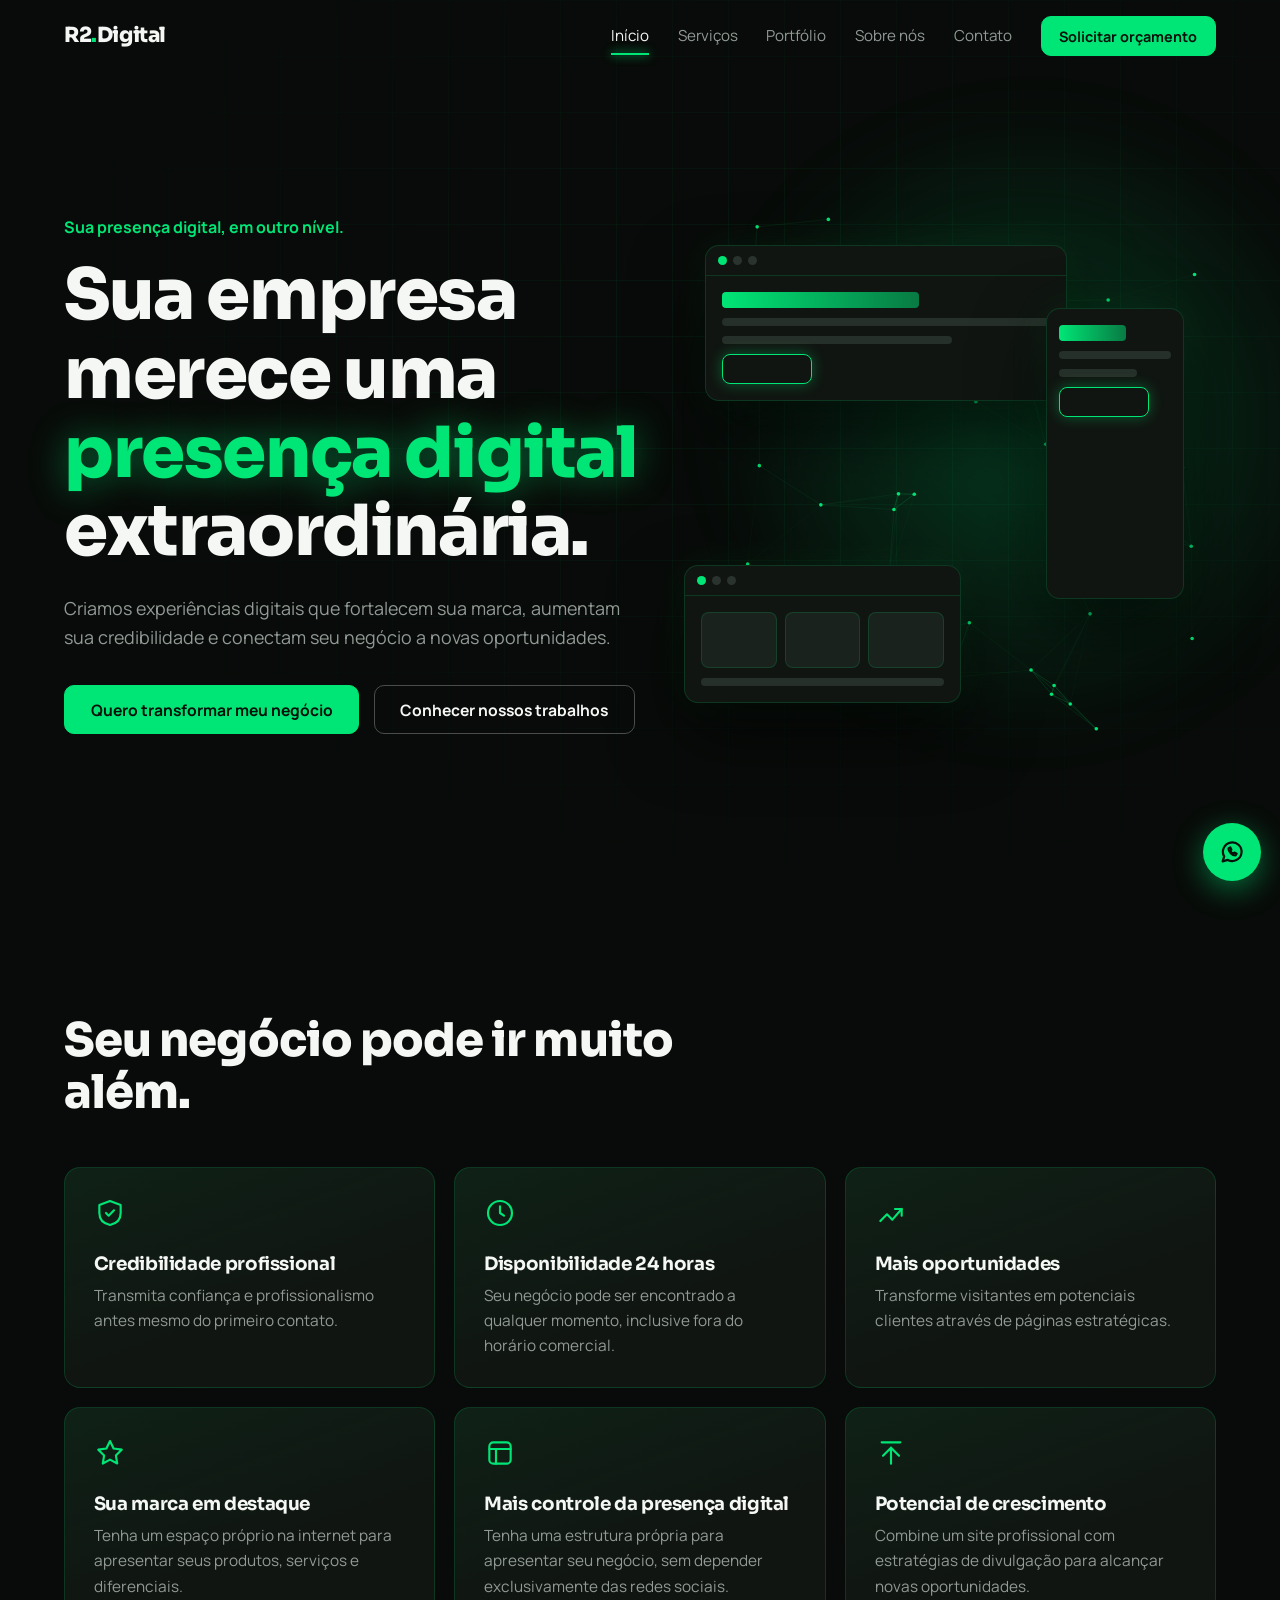
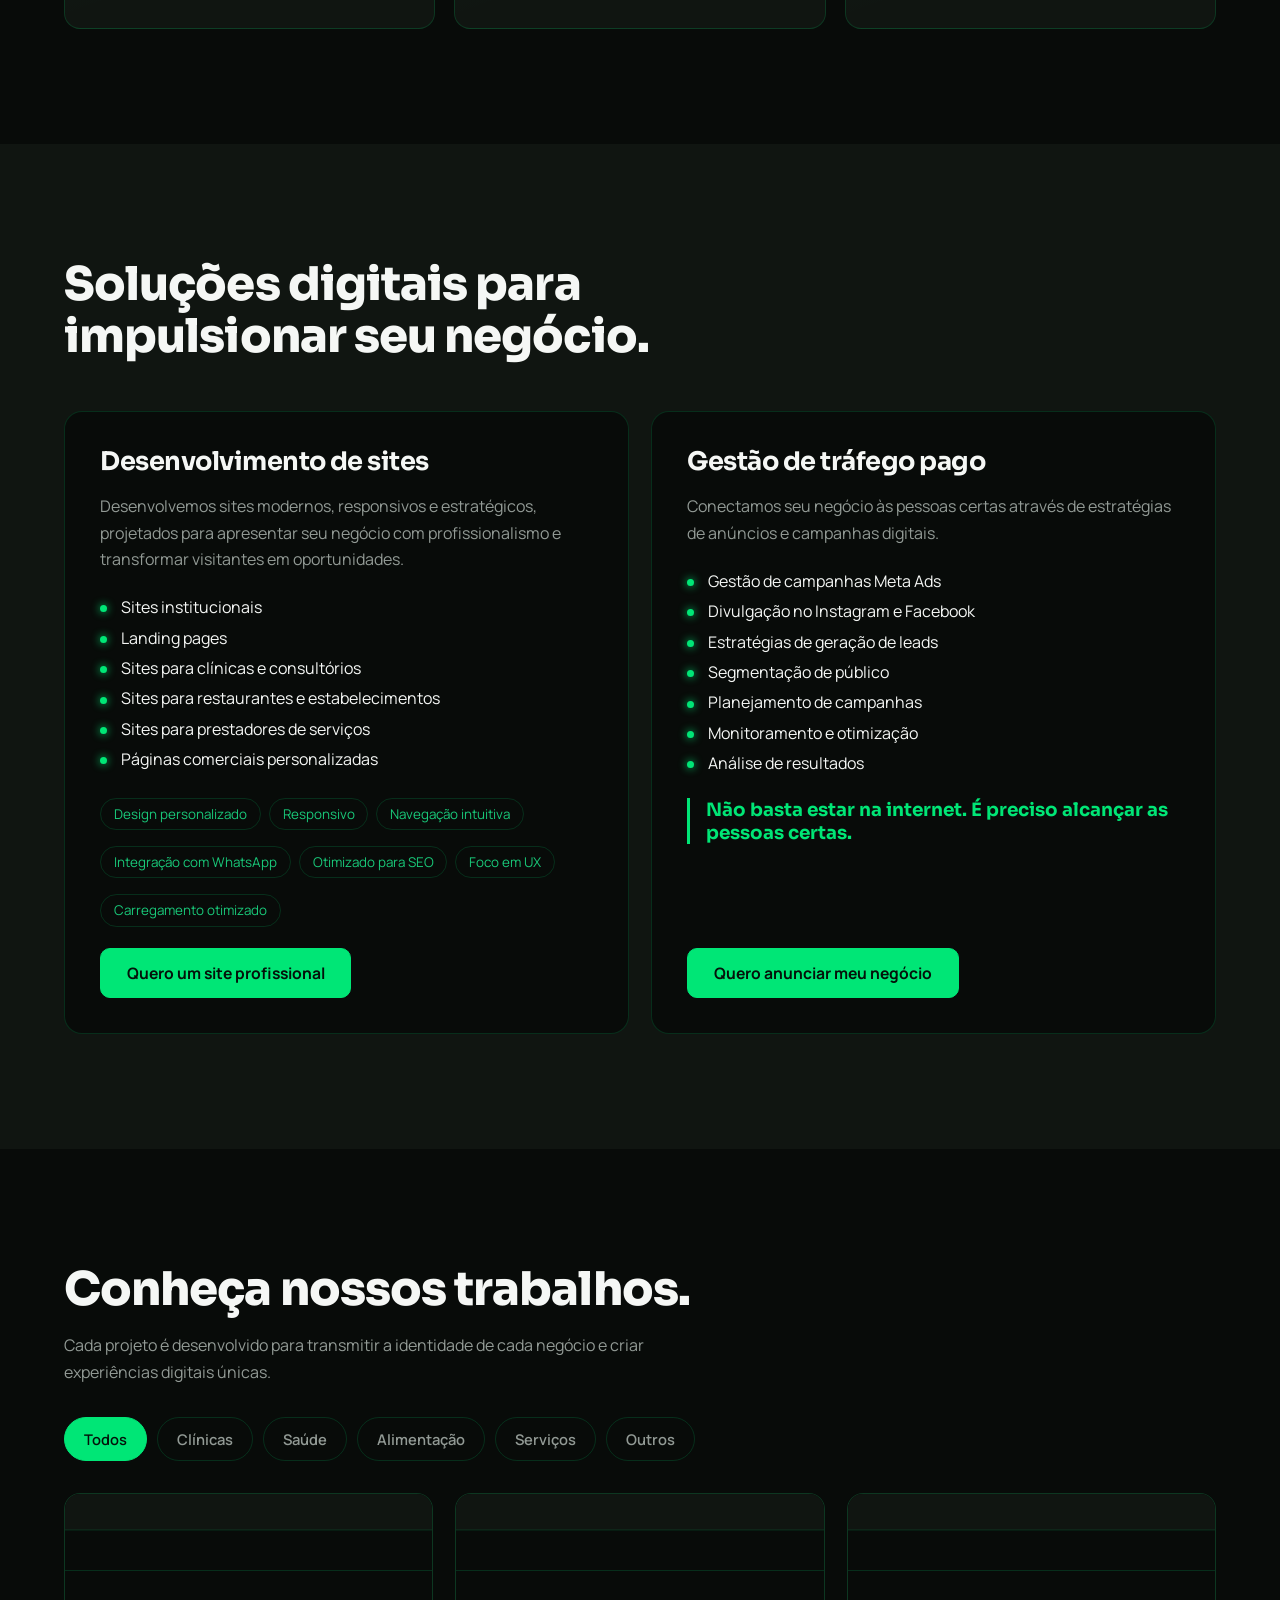
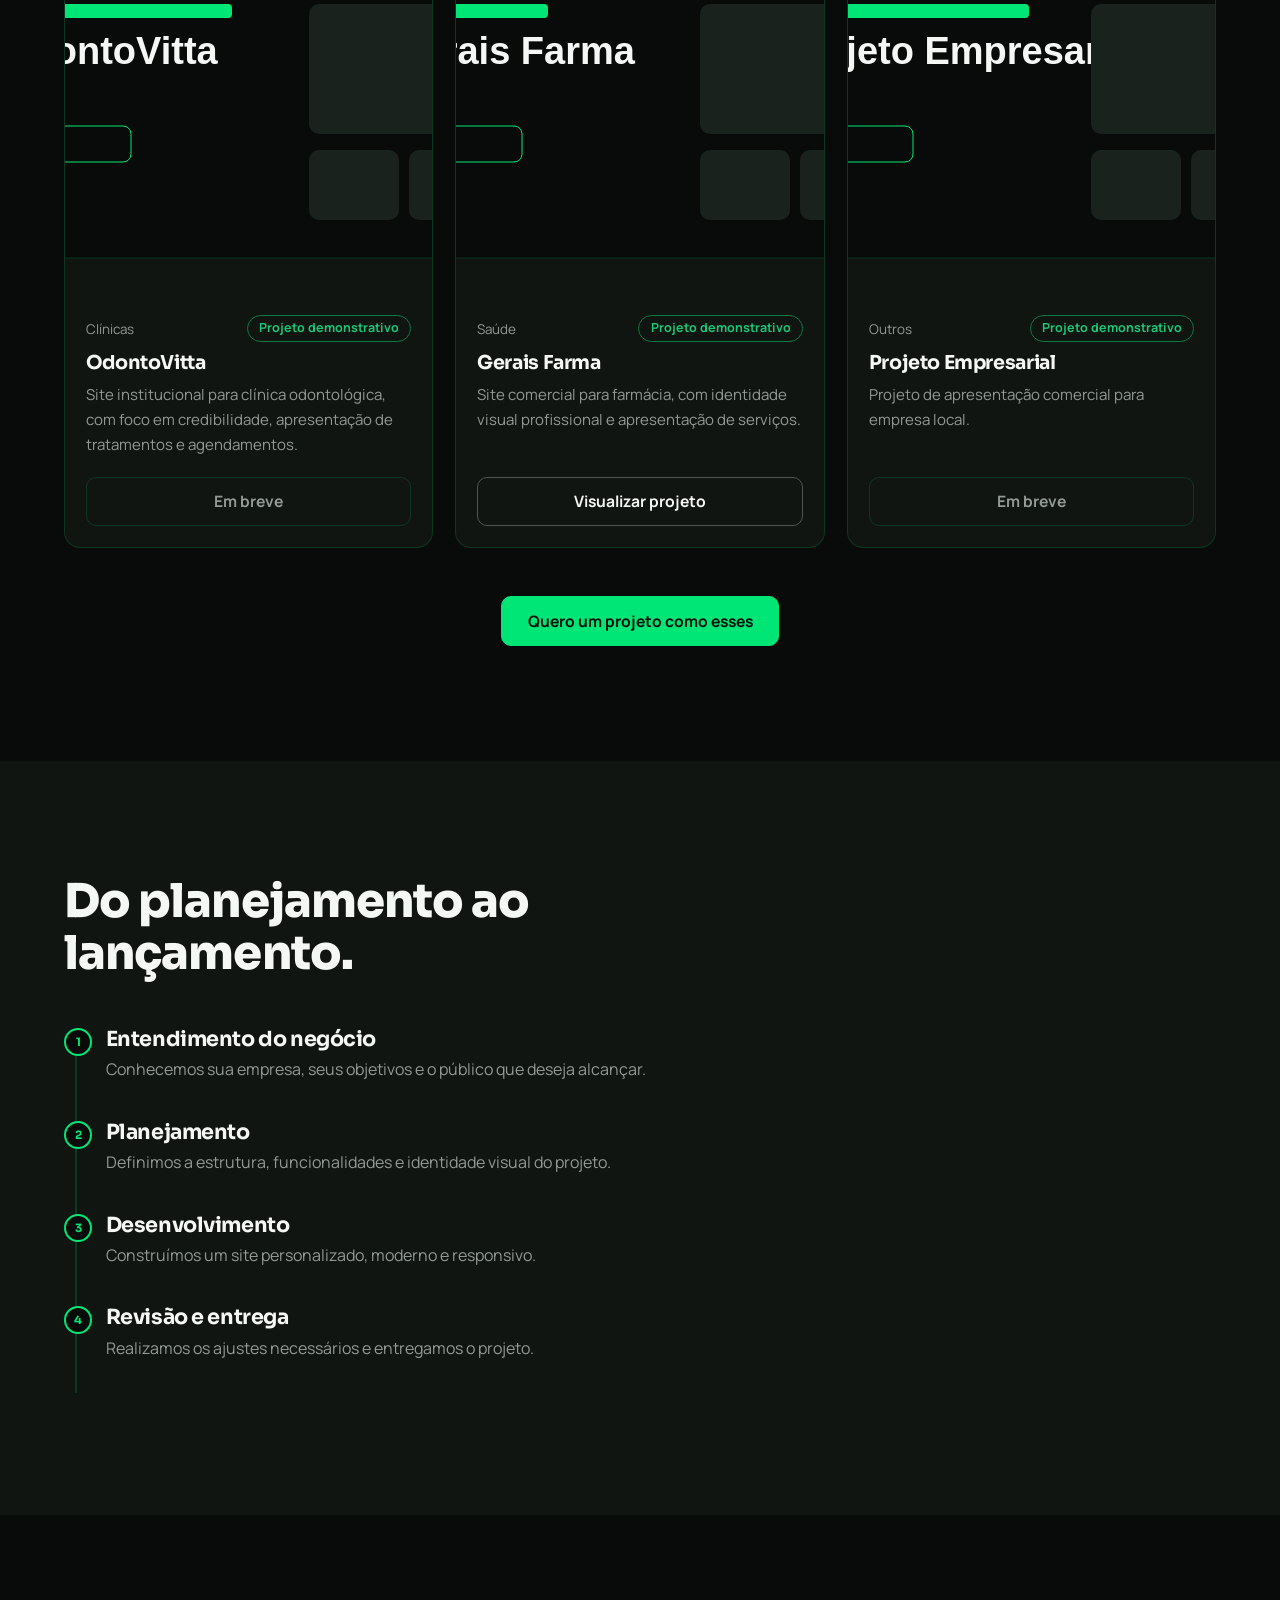
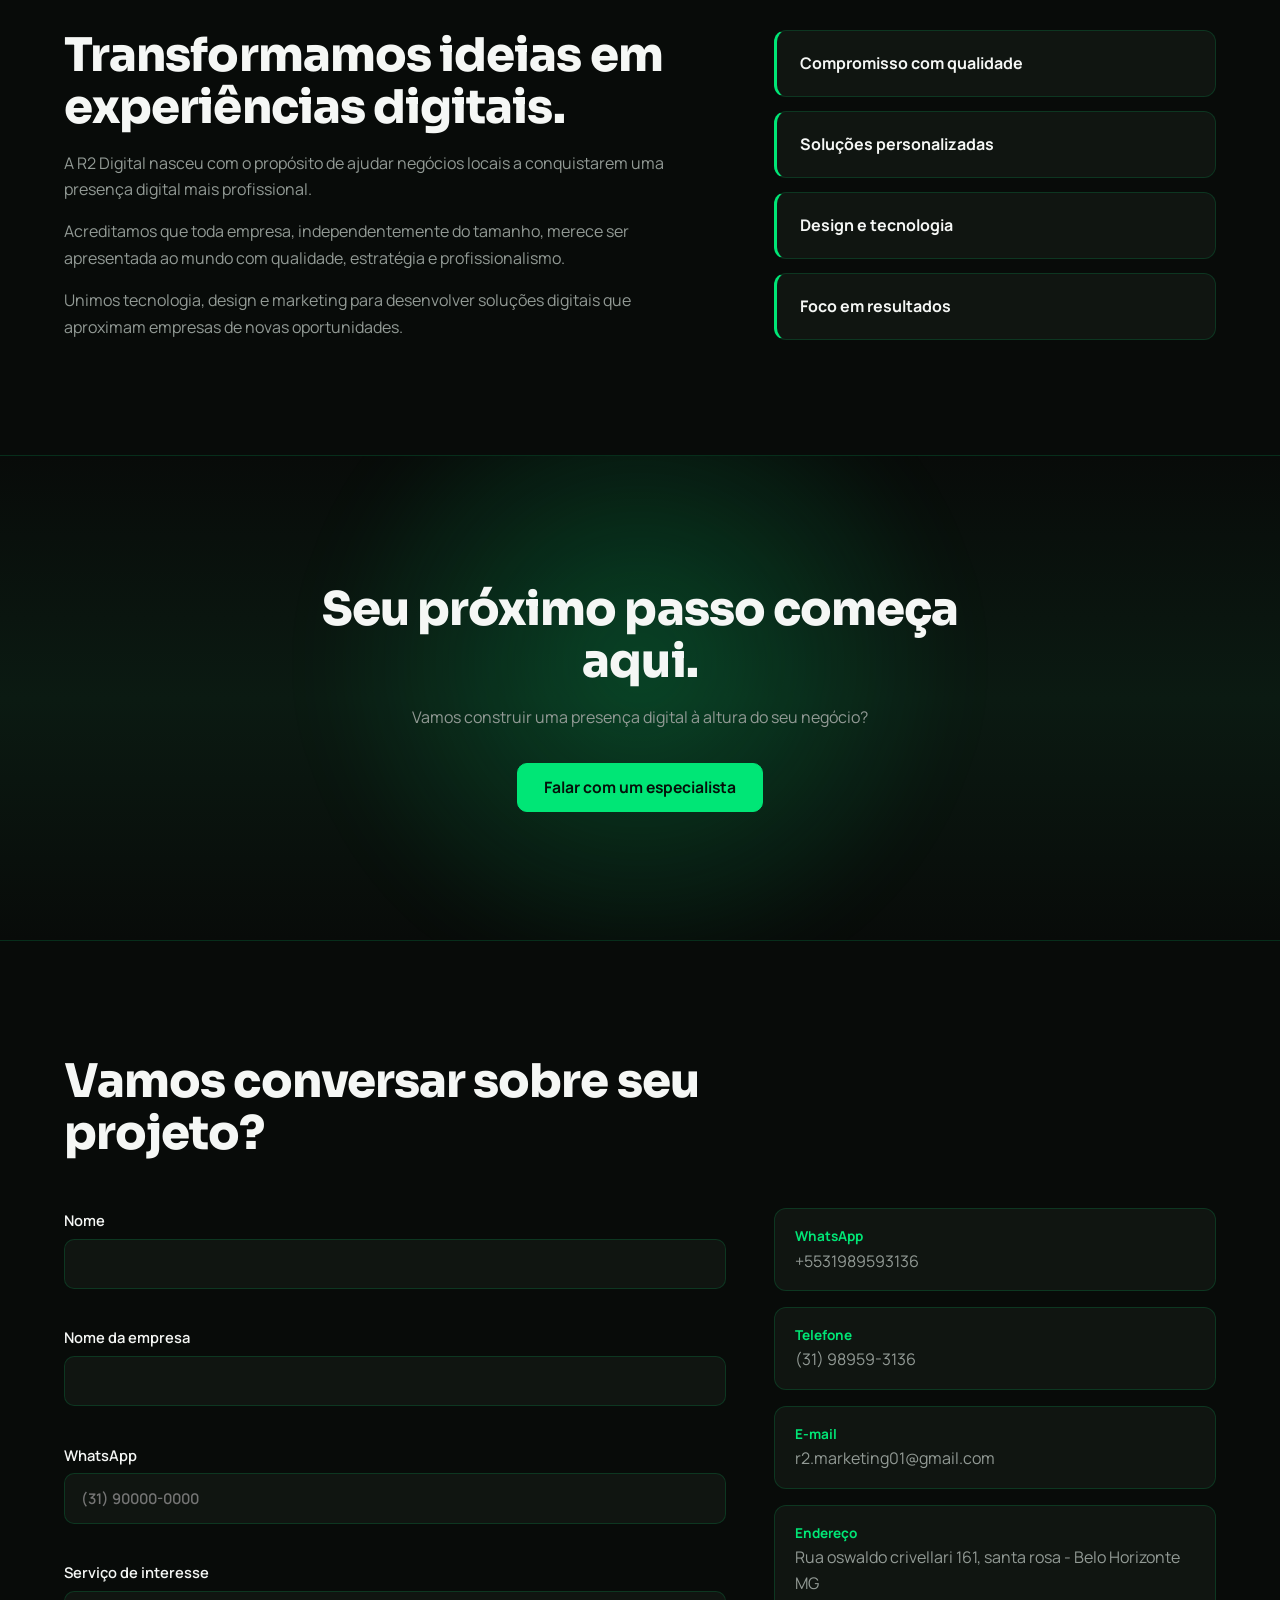
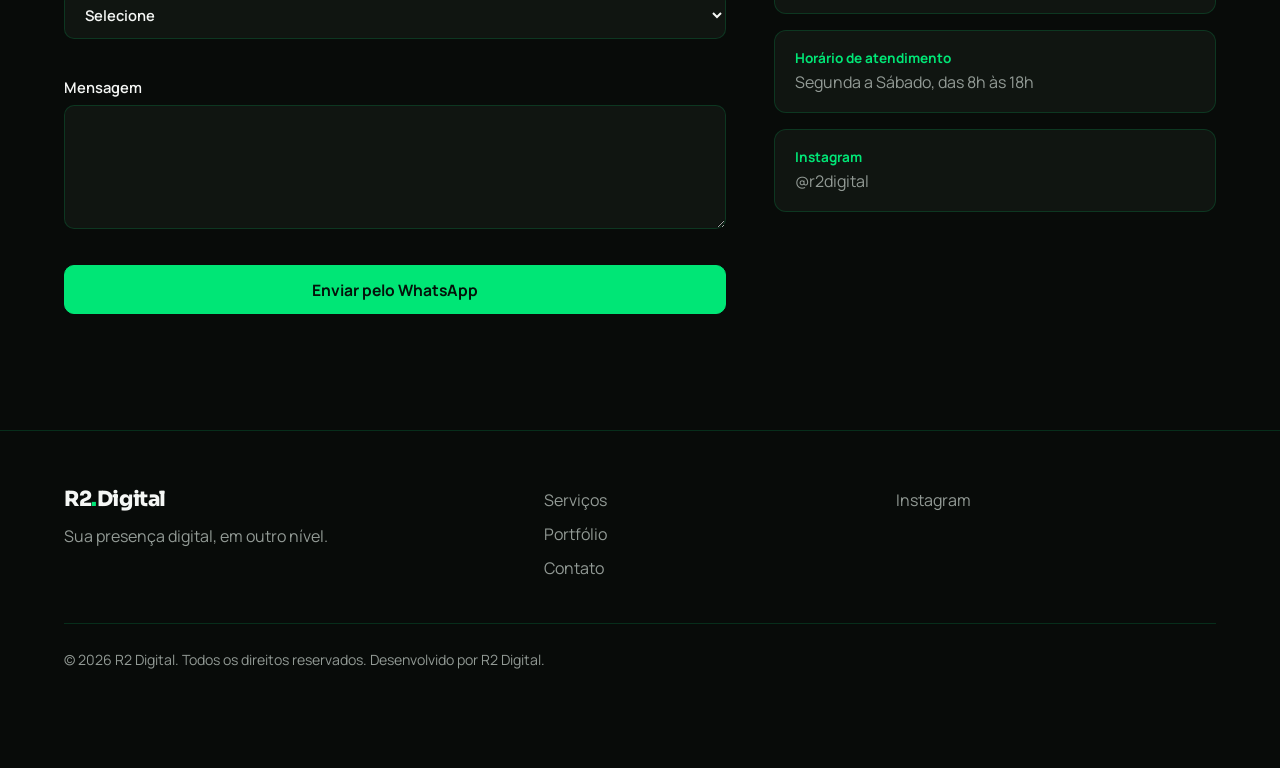
==== index.html @ 93fe89d4 "Primeiro commit: site R2 Digital" ====
<!DOCTYPE html>
<html lang="pt-BR">
<head>
<meta charset="UTF-8">
<meta name="viewport" content="width=device-width, initial-scale=1">
<title>R2 Digital | Sites profissionais e gestão de tráfego pago</title>
<meta name="description" content="A R2 Digital cria sites profissionais e gerencia tráfego pago para negócios locais. Sua presença digital, em outro nível.">
<meta name="theme-color" content="#080B09">
<meta property="og:type" content="website">
<meta property="og:title" content="R2 Digital | Sua presença digital, em outro nível.">
<meta property="og:description" content="Sites profissionais, landing pages e gestão de tráfego pago para negócios locais.">
<link rel="icon" href="assets/favicon/favicon.svg" type="image/svg+xml">
<link rel="preconnect" href="https://fonts.googleapis.com">
<link rel="preconnect" href="https://fonts.gstatic.com" crossorigin>
<link href="https://fonts.googleapis.com/css2?family=Sora:wght@400;600;800&family=Manrope:wght@400;500;700&display=swap" rel="stylesheet">
<link rel="stylesheet" href="css/style.css">
</head>
<body>
<div class="progress" id="progress"></div>
<header class="header" id="header">
  <a href="#inicio" class="logo" aria-label="R2 Digital">R2<span>.</span>Digital</a>
  <button class="burger" id="burger" aria-label="Abrir menu" aria-expanded="false"><i></i><i></i></button>
  <nav class="nav" id="nav" aria-label="Principal">
    <a href="#inicio">Início</a><a href="#servicos">Serviços</a><a href="#portfolio">Portfólio</a><a href="#sobre">Sobre nós</a><a href="#contato">Contato</a>
    <button class="btn btn-sm" data-wa="header">Solicitar orçamento</button>
  </nav>
</header>
<main>
<section class="hero" id="inicio">
  <div class="grid-bg"></div><div class="glow"></div>
  <div class="hero-text">
    <p class="kicker">Sua presença digital, em outro nível.</p>
    <h1>Sua empresa merece uma <em>presença digital</em> extraordinária.</h1>
    <p class="lead">Criamos experiências digitais que fortalecem sua marca, aumentam sua credibilidade e conectam seu negócio a novas oportunidades.</p>
    <div class="actions"><button class="btn" data-wa="hero">Quero transformar meu negócio</button><a class="btn btn-ghost" href="#portfolio">Conhecer nossos trabalhos</a></div>
  </div>
  <div class="hero-art" id="art" aria-hidden="true">
    <div class="win w1" data-d="14"><div class="bar"><i></i><i></i><i></i></div><div class="body"><b></b><span></span><span class="s"></span><div class="chip"></div></div></div>
    <div class="win w2" data-d="-22"><div class="bar"><i></i><i></i><i></i></div><div class="body"><div class="cols"><u></u><u></u><u></u></div><span></span></div></div>
    <div class="phone" data-d="30"><b></b><span></span><span class="s"></span><div class="chip"></div></div>
    <canvas id="net"></canvas>
  </div>
</section>

<section class="sec" id="beneficios">
  <h2 class="rv">Seu negócio pode ir muito além.</h2>
  <div class="cards">
    <article class="card rv"><svg viewBox="0 0 24 24"><path d="M12 3l8 3v6c0 5-3.5 8-8 9-4.5-1-8-4-8-9V6z"/><path d="M9 12l2 2 4-4"/></svg><h3>Credibilidade profissional</h3><p>Transmita confiança e profissionalismo antes mesmo do primeiro contato.</p></article>
    <article class="card rv"><svg viewBox="0 0 24 24"><circle cx="12" cy="12" r="9"/><path d="M12 7v5l3 2"/></svg><h3>Disponibilidade 24 horas</h3><p>Seu negócio pode ser encontrado a qualquer momento, inclusive fora do horário comercial.</p></article>
    <article class="card rv"><svg viewBox="0 0 24 24"><path d="M4 18l5-5 4 4 7-8"/><path d="M15 9h5v5"/></svg><h3>Mais oportunidades</h3><p>Transforme visitantes em potenciais clientes através de páginas estratégicas.</p></article>
    <article class="card rv"><svg viewBox="0 0 24 24"><path d="M12 3l2.7 5.6 6.1.9-4.4 4.3 1 6.1L12 17l-5.4 2.9 1-6.1L3.2 9.5l6.1-.9z"/></svg><h3>Sua marca em destaque</h3><p>Tenha um espaço próprio na internet para apresentar seus produtos, serviços e diferenciais.</p></article>
    <article class="card rv"><svg viewBox="0 0 24 24"><rect x="4" y="4" width="16" height="16" rx="3"/><path d="M4 9h16M9 9v11"/></svg><h3>Mais controle da presença digital</h3><p>Tenha uma estrutura própria para apresentar seu negócio, sem depender exclusivamente das redes sociais.</p></article>
    <article class="card rv"><svg viewBox="0 0 24 24"><path d="M12 20V8M6 14l6-6 6 6M5 4h14"/></svg><h3>Potencial de crescimento</h3><p>Combine um site profissional com estratégias de divulgação para alcançar novas oportunidades.</p></article>
  </div>
</section>

<section class="sec alt" id="servicos">
  <h2 class="rv">Soluções digitais para impulsionar seu negócio.</h2>
  <div class="services">
    <article class="svc rv">
      <h3>Desenvolvimento de sites</h3>
      <p>Desenvolvemos sites modernos, responsivos e estratégicos, projetados para apresentar seu negócio com profissionalismo e transformar visitantes em oportunidades.</p>
      <ul><li>Sites institucionais</li><li>Landing pages</li><li>Sites para clínicas e consultórios</li><li>Sites para restaurantes e estabelecimentos</li><li>Sites para prestadores de serviços</li><li>Páginas comerciais personalizadas</li></ul>
      <ul class="tags"><li>Design personalizado</li><li>Responsivo</li><li>Navegação intuitiva</li><li>Integração com WhatsApp</li><li>Otimizado para SEO</li><li>Foco em UX</li><li>Carregamento otimizado</li></ul>
      <button class="btn" data-wa="sites">Quero um site profissional</button>
    </article>
    <article class="svc rv">
      <h3>Gestão de tráfego pago</h3>
      <p>Conectamos seu negócio às pessoas certas através de estratégias de anúncios e campanhas digitais.</p>
      <ul><li>Gestão de campanhas Meta Ads</li><li>Divulgação no Instagram e Facebook</li><li>Estratégias de geração de leads</li><li>Segmentação de público</li><li>Planejamento de campanhas</li><li>Monitoramento e otimização</li><li>Análise de resultados</li></ul>
      <blockquote>Não basta estar na internet. É preciso alcançar as pessoas certas.</blockquote>
      <button class="btn" data-wa="traffic">Quero anunciar meu negócio</button>
    </article>
  </div>
</section>

<section class="sec" id="portfolio">
  <h2 class="rv">Conheça nossos trabalhos.</h2>
  <p class="sub rv">Cada projeto é desenvolvido para transmitir a identidade de cada negócio e criar experiências digitais únicas.</p>
  <div class="filters" id="filters" role="group" aria-label="Filtrar projetos"></div>
  <div class="projects" id="projects" aria-live="polite"></div>
  <div class="empty" id="empty" hidden><p>Estamos preparando novos projetos. Em breve, você poderá conhecer mais trabalhos da R2 Digital.</p></div>
  <div class="center"><button class="btn" data-wa="portfolio">Quero um projeto como esses</button></div>
</section>

<section class="sec alt" id="processo">
  <h2 class="rv">Do planejamento ao lançamento.</h2>
  <ol class="timeline" id="timeline">
    <li class="rv"><h3>Entendimento do negócio</h3><p>Conhecemos sua empresa, seus objetivos e o público que deseja alcançar.</p></li>
    <li class="rv"><h3>Planejamento</h3><p>Definimos a estrutura, funcionalidades e identidade visual do projeto.</p></li>
    <li class="rv"><h3>Desenvolvimento</h3><p>Construímos um site personalizado, moderno e responsivo.</p></li>
    <li class="rv"><h3>Revisão e entrega</h3><p>Realizamos os ajustes necessários e entregamos o projeto.</p></li>
  </ol>
</section>

<section class="sec about" id="sobre">
  <div class="rv">
    <h2>Transformamos ideias em experiências digitais.</h2>
    <p>A R2 Digital nasceu com o propósito de ajudar negócios locais a conquistarem uma presença digital mais profissional.</p>
    <p>Acreditamos que toda empresa, independentemente do tamanho, merece ser apresentada ao mundo com qualidade, estratégia e profissionalismo.</p>
    <p>Unimos tecnologia, design e marketing para desenvolver soluções digitais que aproximam empresas de novas oportunidades.</p>
  </div>
  <ul class="values rv"><li><b>Compromisso com qualidade</b></li><li><b>Soluções personalizadas</b></li><li><b>Design e tecnologia</b></li><li><b>Foco em resultados</b></li></ul>
</section>

<section class="cta" id="cta">
  <div class="glow"></div>
  <h2 class="rv">Seu próximo passo começa aqui.</h2>
  <p class="rv">Vamos construir uma presença digital à altura do seu negócio?</p>
  <button class="btn rv" data-wa="cta">Falar com um especialista</button>
</section>

<section class="sec" id="contato">
  <h2 class="rv">Vamos conversar sobre seu projeto?</h2>
  <div class="contact">
    <form id="form" class="rv" novalidate>
      <label>Nome<input name="nome" autocomplete="name" required><small></small></label>
      <label>Nome da empresa<input name="empresa" autocomplete="organization" required><small></small></label>
      <label>WhatsApp<input name="whats" type="tel" inputmode="tel" autocomplete="tel" placeholder="(31) 90000-0000" required><small></small></label>
      <label>Serviço de interesse<select name="servico" required><option value="">Selecione</option><option>Criação de site</option><option>Landing page</option><option>Gestão de tráfego pago</option><option>Quero conhecer as soluções</option></select><small></small></label>
      <label>Mensagem<textarea name="msg" rows="4" required></textarea><small></small></label>
      <button class="btn" type="submit">Enviar pelo WhatsApp</button>
    </form>
    <ul class="info rv" id="info"></ul>
  </div>
</section>
</main>

<footer class="footer">
  <div><a href="#inicio" class="logo">R2<span>.</span>Digital</a><p>Sua presença digital, em outro nível.</p></div>
  <nav aria-label="Rodapé"><a href="#servicos">Serviços</a><a href="#portfolio">Portfólio</a><a href="#contato">Contato</a></nav>
  <div class="soc" id="social"></div>
  <p class="copy">© <span id="year"></span> R2 Digital. Todos os direitos reservados. Desenvolvido por R2 Digital.</p>
</footer>
<button class="wa-float" data-wa="float" aria-label="Falar no WhatsApp"><svg viewBox="0 0 24 24"><path d="M4 20l1.3-4.2A8 8 0 1 1 8.4 18.8z"/><path d="M9 9c0 3 3 6 6 6l1-1.5-2-1-1 .8c-1-.4-2-1.4-2.3-2.3l.8-1-1-2z"/></svg></button>
<div class="toast" id="toast" role="status"></div>
<script src="js/config.js"></script>
<script src="js/projects.js"></script>
<script src="js/script.js"></script>
</body>
</html>
---- css/style.css ----
:root{--bg:#080B09;--bg2:#101511;--g:#00E676;--gd:#087A43;--gc:#19C879;--w:#F5F7F5;--m:#929A95;--line:rgba(0,230,118,.16);--f:'Sora','Manrope',system-ui,sans-serif;--fb:'Manrope','Inter',system-ui,sans-serif}
*{box-sizing:border-box;margin:0;padding:0}
html{scroll-behavior:smooth;scroll-padding-top:76px}
body{background:var(--bg);color:var(--w);font:400 1rem/1.65 var(--fb);overflow-x:hidden}
a{color:inherit;text-decoration:none}ul,ol{list-style:none}
:focus-visible{outline:2px solid var(--g);outline-offset:3px}
h1,h2,h3,.logo{font-family:var(--f);line-height:1.12;letter-spacing:-.02em}
h2{font-size:clamp(1.8rem,4vw,2.9rem);font-weight:800;max-width:20ch}
.progress{position:fixed;top:0;left:0;height:3px;width:100%;transform:scaleX(0);transform-origin:0 50%;background:linear-gradient(90deg,var(--gd),var(--g));z-index:200}
.header{position:fixed;inset:0 0 auto;display:flex;align-items:center;justify-content:space-between;padding:1rem 5vw;z-index:100;transition:background .35s,padding .35s,border-color .35s;border-bottom:1px solid transparent}
.header.scrolled{background:rgba(8,11,9,.78);backdrop-filter:blur(14px);-webkit-backdrop-filter:blur(14px);padding:.65rem 5vw;border-color:var(--line)}
.logo{font-weight:800;font-size:1.3rem}.logo span{color:var(--g)}
.nav{display:flex;align-items:center;gap:1.8rem}
.nav a{color:var(--m);font-size:.95rem;transition:color .2s;position:relative}
.nav a:hover,.nav a.active{color:var(--w)}
.nav a.active::after{content:"";position:absolute;left:0;right:0;bottom:-6px;height:2px;background:var(--g);box-shadow:0 0 10px var(--g)}
.burger{display:none;background:none;border:0;width:44px;height:44px;cursor:pointer;position:relative}
.burger i{position:absolute;left:10px;right:10px;height:2px;background:var(--w);transition:.3s}
.burger i:first-child{top:18px}.burger i:last-child{top:26px}
.burger[aria-expanded=true] i:first-child{top:22px;transform:rotate(45deg)}.burger[aria-expanded=true] i:last-child{top:22px;transform:rotate(-45deg)}
.btn{display:inline-flex;align-items:center;justify-content:center;min-height:48px;padding:.8rem 1.6rem;border-radius:10px;border:1px solid var(--g);background:var(--g);color:#04120a;font:700 .98rem var(--fb);cursor:pointer;transition:transform .2s,box-shadow .25s,background .2s}
.btn:hover{transform:translateY(-2px);box-shadow:0 8px 30px rgba(0,230,118,.35)}
.btn-ghost{background:transparent;color:var(--w);border-color:rgba(245,247,245,.28)}.btn-ghost:hover{border-color:var(--g);box-shadow:none;color:var(--g)}
.btn-sm{min-height:40px;padding:.4rem 1.1rem;font-size:.9rem}
.hero{min-height:100svh;display:grid;grid-template-columns:1.05fr .95fr;align-items:center;gap:2rem;padding:7rem 5vw 4rem;position:relative;overflow:hidden}
.grid-bg{position:absolute;inset:0;background:linear-gradient(var(--line) 1px,transparent 1px) 0 0/56px 56px,linear-gradient(90deg,var(--line) 1px,transparent 1px) 0 0/56px 56px;opacity:.35;mask-image:radial-gradient(ellipse at 65% 40%,#000 15%,transparent 70%);-webkit-mask-image:radial-gradient(ellipse at 65% 40%,#000 15%,transparent 70%)}
.glow{position:absolute;width:55vw;height:55vw;max-width:720px;max-height:720px;right:-8vw;top:8%;background:radial-gradient(circle,rgba(0,230,118,.22),transparent 65%);filter:blur(30px);animation:drift 12s ease-in-out infinite alternate;pointer-events:none}
@keyframes drift{to{transform:translate(-40px,30px) scale(1.1)}}
.hero-text{position:relative;z-index:2;animation:in .9s both}
@keyframes in{from{opacity:0;transform:translateY(26px)}}
.kicker{color:var(--g);font-weight:700;margin-bottom:1rem}
h1{font-size:clamp(2.3rem,5.6vw,4.4rem);font-weight:800}
h1 em{font-style:normal;color:var(--g);text-shadow:0 0 36px rgba(0,230,118,.45)}
.lead{color:var(--m);font-size:1.12rem;max-width:52ch;margin:1.4rem 0 2rem}
.actions{display:flex;flex-wrap:wrap;gap:.9rem}
.hero-art{position:relative;height:min(520px,60vw);z-index:1}
.hero-art canvas{position:absolute;inset:0;width:100%;height:100%}
.win,.phone{position:absolute;background:var(--bg2);border:1px solid var(--line);border-radius:14px;box-shadow:0 30px 70px rgba(0,0,0,.6),0 0 40px rgba(0,230,118,.08);transition:transform .15s linear;z-index:2}
.win .bar{display:flex;gap:6px;padding:10px 12px;border-bottom:1px solid var(--line)}.bar i{width:9px;height:9px;border-radius:50%;background:#2a332d}.bar i:first-child{background:var(--g)}
.body{padding:16px;display:grid;gap:10px}
.body b,.phone b{height:16px;width:60%;border-radius:4px;background:linear-gradient(90deg,var(--g),var(--gd))}
.body span,.phone span{height:8px;border-radius:4px;background:#26302a}.body .s,.phone .s{width:70%}
.chip{height:30px;width:90px;border-radius:8px;border:1px solid var(--g);box-shadow:0 0 14px rgba(0,230,118,.35)}
.cols{display:grid;grid-template-columns:repeat(3,1fr);gap:8px}.cols u{height:56px;border-radius:8px;background:#1a221d;border:1px solid var(--line)}
.w1{width:68%;top:6%;left:4%;animation:float 7s ease-in-out infinite alternate}
.w2{width:52%;bottom:6%;left:0;animation:float 8s ease-in-out infinite alternate-reverse}
.phone{width:26%;right:6%;top:18%;padding:16px 12px;display:grid;gap:10px;height:56%;align-content:start;animation:float 6s ease-in-out infinite alternate}
@keyframes float{to{margin-top:-14px}}
.sec{padding:clamp(4rem,9vw,7.5rem) 5vw;position:relative}.alt{background:var(--bg2)}
.sub{color:var(--m);max-width:60ch;margin-top:1rem}
.cards{display:grid;grid-template-columns:repeat(3,1fr);gap:1.2rem;margin-top:3rem}
.card{padding:1.8rem;border:1px solid var(--line);border-radius:16px;background:linear-gradient(160deg,rgba(0,230,118,.06),transparent 60%),var(--bg2);transition:transform .3s,border-color .3s,box-shadow .3s}
.card:hover{transform:translateY(-6px);border-color:var(--g);box-shadow:0 14px 40px rgba(0,230,118,.12)}
.card svg{width:32px;height:32px;fill:none;stroke:var(--g);stroke-width:1.6;stroke-linecap:round;stroke-linejoin:round;margin-bottom:1.1rem}
.card h3{font-size:1.15rem;margin-bottom:.5rem}.card p{color:var(--m);font-size:.96rem}
.services{display:grid;grid-template-columns:1fr 1fr;gap:1.4rem;margin-top:3rem}
.svc{padding:2.2rem;border:1px solid var(--line);border-radius:18px;background:var(--bg);display:flex;flex-direction:column;gap:1.1rem;align-items:flex-start}
.svc h3{font-size:1.6rem}.svc>p{color:var(--m)}
.svc li{padding-left:1.3rem;position:relative;margin:.25rem 0}.svc li::before{content:"";position:absolute;left:0;top:.7em;width:7px;height:7px;border-radius:50%;background:var(--g);box-shadow:0 0 8px var(--g)}
.tags{display:flex;flex-wrap:wrap;gap:.5rem}.tags li{padding:.25rem .8rem;border:1px solid var(--line);border-radius:99px;font-size:.84rem;color:var(--gc)}.tags li::before{display:none}
blockquote{font:700 1.15rem var(--f);color:var(--g);border-left:3px solid var(--g);padding-left:1rem}
.svc .btn{margin-top:auto}
.filters{display:flex;flex-wrap:wrap;gap:.6rem;margin:2rem 0}
.filters button{min-height:44px;padding:.4rem 1.2rem;border-radius:99px;background:transparent;color:var(--m);border:1px solid var(--line);font:600 .92rem var(--fb);cursor:pointer;transition:.2s}
.filters button:hover{color:var(--w);border-color:var(--g)}.filters button[aria-pressed=true]{background:var(--g);color:#04120a;border-color:var(--g)}
.projects{display:grid;grid-template-columns:repeat(auto-fill,minmax(300px,1fr));gap:1.4rem}
.proj{border:1px solid var(--line);border-radius:16px;overflow:hidden;background:var(--bg2);display:flex;flex-direction:column;animation:in .6s both;transition:transform .3s,border-color .3s,box-shadow .3s}
.proj:hover{transform:translateY(-6px);border-color:var(--g);box-shadow:0 18px 50px rgba(0,230,118,.14)}
.proj img{width:100%;aspect-ratio:16/10;object-fit:cover;display:block;background:var(--bg)}
.proj .pb{padding:1.3rem;display:flex;flex-direction:column;gap:.6rem;flex:1}
.pm{display:flex;justify-content:space-between;align-items:center;gap:.5rem;font-size:.84rem;color:var(--m)}
.badge{padding:.15rem .7rem;border-radius:99px;border:1px solid var(--gd);color:var(--gc);font-weight:700;font-size:.78rem}
.badge.cli{background:var(--g);color:#04120a;border-color:var(--g)}
.proj h3{font-size:1.2rem}.proj p{color:var(--m);font-size:.94rem;flex:1}
.proj .btn{margin-top:.6rem}.proj .btn[aria-disabled=true]{background:transparent;color:var(--m);border-color:var(--line);pointer-events:none}
.empty{border:1px dashed var(--line);border-radius:16px;padding:3rem 1.5rem;text-align:center;color:var(--m)}
.center{text-align:center;margin-top:3rem}
.timeline{position:relative;margin:3rem 0 0;max-width:720px;padding-left:2.6rem}
.timeline::before,.timeline::after{content:"";position:absolute;left:11px;top:6px;width:2px;bottom:6px;background:var(--line)}
.timeline::after{background:var(--g);box-shadow:0 0 12px var(--g);transform-origin:top;transform:scaleY(var(--p,0))}
.timeline li{counter-increment:s;position:relative;padding-bottom:2.4rem}
.timeline li::before{content:counter(s);position:absolute;left:-2.6rem;top:0;width:24px;height:24px;border-radius:50%;background:var(--bg);border:2px solid var(--g);display:grid;place-items:center;font:700 .72rem var(--f);color:var(--g)}
.timeline h3{font-size:1.3rem;margin-bottom:.3rem}.timeline p{color:var(--m)}
.about{display:grid;grid-template-columns:1.2fr .8fr;gap:3rem;align-items:center}
.about p{color:var(--m);margin-top:1rem;max-width:62ch}.about h2{margin-bottom:.5rem}
.values{display:grid;gap:.9rem}.values li{padding:1.2rem 1.4rem;border:1px solid var(--line);border-left:3px solid var(--g);border-radius:12px;background:var(--bg2)}
.cta{padding:clamp(5rem,10vw,8rem) 5vw;text-align:center;position:relative;overflow:hidden;background:linear-gradient(180deg,var(--bg),#0b1a12 50%,var(--bg));border-block:1px solid var(--line)}
.cta .glow{left:50%;right:auto;top:-30%;transform:translateX(-50%)}
.cta h2{margin:0 auto 1rem;max-width:18ch;position:relative}.cta p{color:var(--m);margin-bottom:2rem;position:relative}.cta .btn{position:relative}
.contact{display:grid;grid-template-columns:1.2fr .8fr;gap:3rem;margin-top:3rem}
form{display:grid;gap:1.1rem}label{display:grid;gap:.4rem;font-weight:600;font-size:.92rem}
input,select,textarea{width:100%;min-height:48px;padding:.75rem 1rem;border-radius:10px;border:1px solid var(--line);background:var(--bg2);color:var(--w);font:inherit;transition:border-color .2s,box-shadow .2s}
input:focus,select:focus,textarea:focus{outline:0;border-color:var(--g);box-shadow:0 0 0 3px rgba(0,230,118,.18)}
label.err input,label.err select,label.err textarea{border-color:#ff6b6b}
small{color:#ff8a8a;font-weight:500;min-height:1em}
.info{display:grid;gap:1rem;align-content:start}.info li{padding:1rem 1.2rem;border:1px solid var(--line);border-radius:12px;background:var(--bg2);color:var(--m)}.info b{display:block;color:var(--g);font-size:.85rem}.info a:hover{color:var(--g)}
.footer{padding:3.5rem 5vw 6rem;border-top:1px solid var(--line);display:grid;grid-template-columns:1.4fr 1fr 1fr;gap:2rem}
.footer p{color:var(--m);margin-top:.6rem}.footer nav{display:grid;gap:.5rem;align-content:start}.footer nav a,.soc a{color:var(--m)}.footer nav a:hover,.soc a:hover{color:var(--g)}
.soc{display:grid;gap:.5rem;align-content:start}
.copy{grid-column:1/-1;border-top:1px solid var(--line);padding-top:1.5rem;font-size:.88rem}
.wa-float{position:fixed;right:1.2rem;bottom:1.2rem;width:58px;height:58px;border-radius:50%;border:0;background:var(--g);cursor:pointer;z-index:90;box-shadow:0 8px 30px rgba(0,230,118,.45);display:grid;place-items:center;animation:pulse 2.6s infinite}
.wa-float svg{width:28px;height:28px;fill:none;stroke:#04120a;stroke-width:1.9;stroke-linecap:round;stroke-linejoin:round}
@keyframes pulse{50%{box-shadow:0 8px 30px rgba(0,230,118,.45),0 0 0 14px rgba(0,230,118,.08)}}
.toast{position:fixed;left:50%;bottom:5.5rem;transform:translate(-50%,20px);background:var(--bg2);border:1px solid var(--g);padding:.8rem 1.2rem;border-radius:10px;opacity:0;pointer-events:none;transition:.3s;z-index:300;max-width:90vw;font-size:.92rem}
.toast.show{opacity:1;transform:translate(-50%,0)}
.rv{opacity:0;transform:translateY(28px);transition:opacity .7s,transform .7s}.rv.in{opacity:1;transform:none}
@media(max-width:960px){
.hero{grid-template-columns:1fr;padding-top:6.5rem}.hero-art{height:360px}
.cards{grid-template-columns:1fr 1fr}.services,.about,.contact{grid-template-columns:1fr}
.footer{grid-template-columns:1fr}
.burger{display:block}
.nav{position:fixed;inset:0 0 0 auto;width:min(80vw,320px);flex-direction:column;align-items:flex-start;justify-content:center;gap:1.4rem;padding:2rem;background:rgba(8,11,9,.97);border-left:1px solid var(--line);transform:translateX(100%);transition:transform .35s}
.nav.open{transform:none}.nav a{font-size:1.15rem;color:var(--w)}}
@media(max-width:600px){.cards{grid-template-columns:1fr}.actions .btn{width:100%}.projects{grid-template-columns:1fr}.hero-art{height:300px}.svc{padding:1.5rem}}
@media(prefers-reduced-motion:reduce){*,*::before,*::after{animation:none!important;transition:none!important}html{scroll-behavior:auto}.rv{opacity:1;transform:none}}
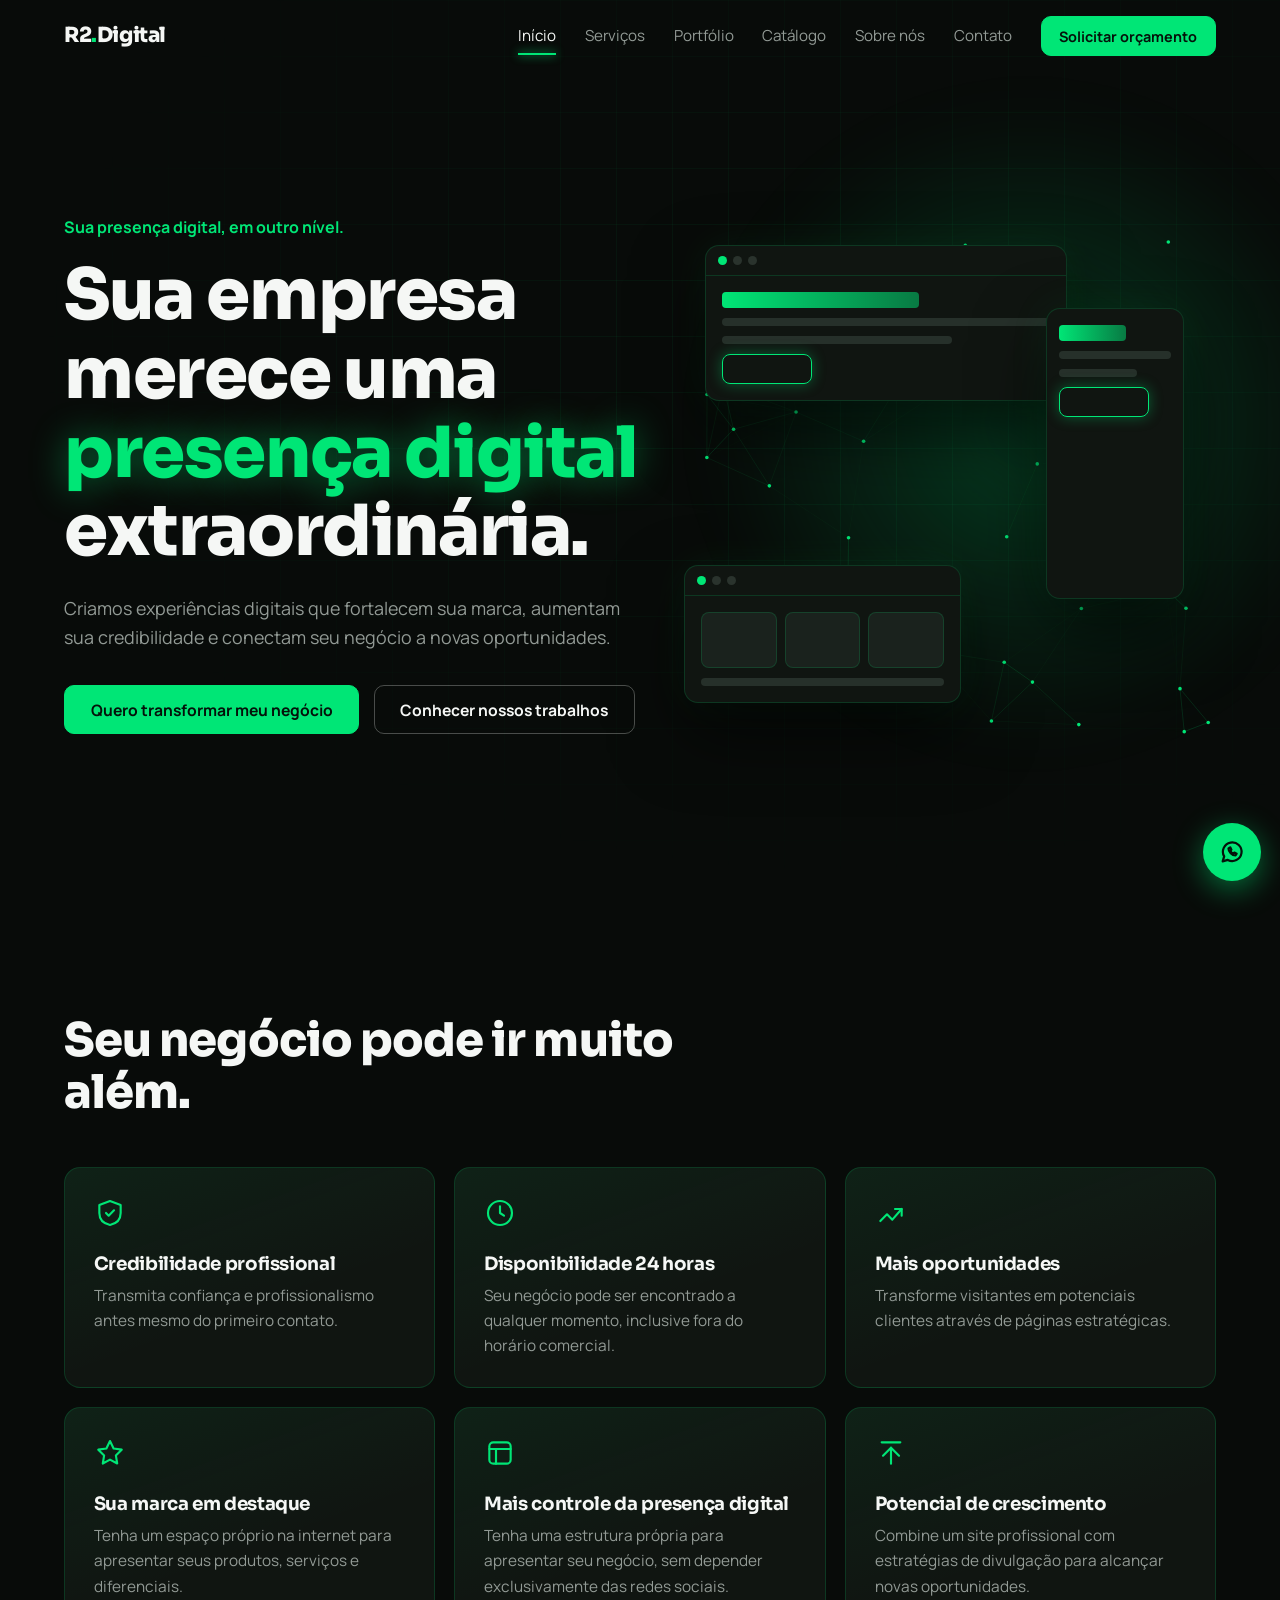
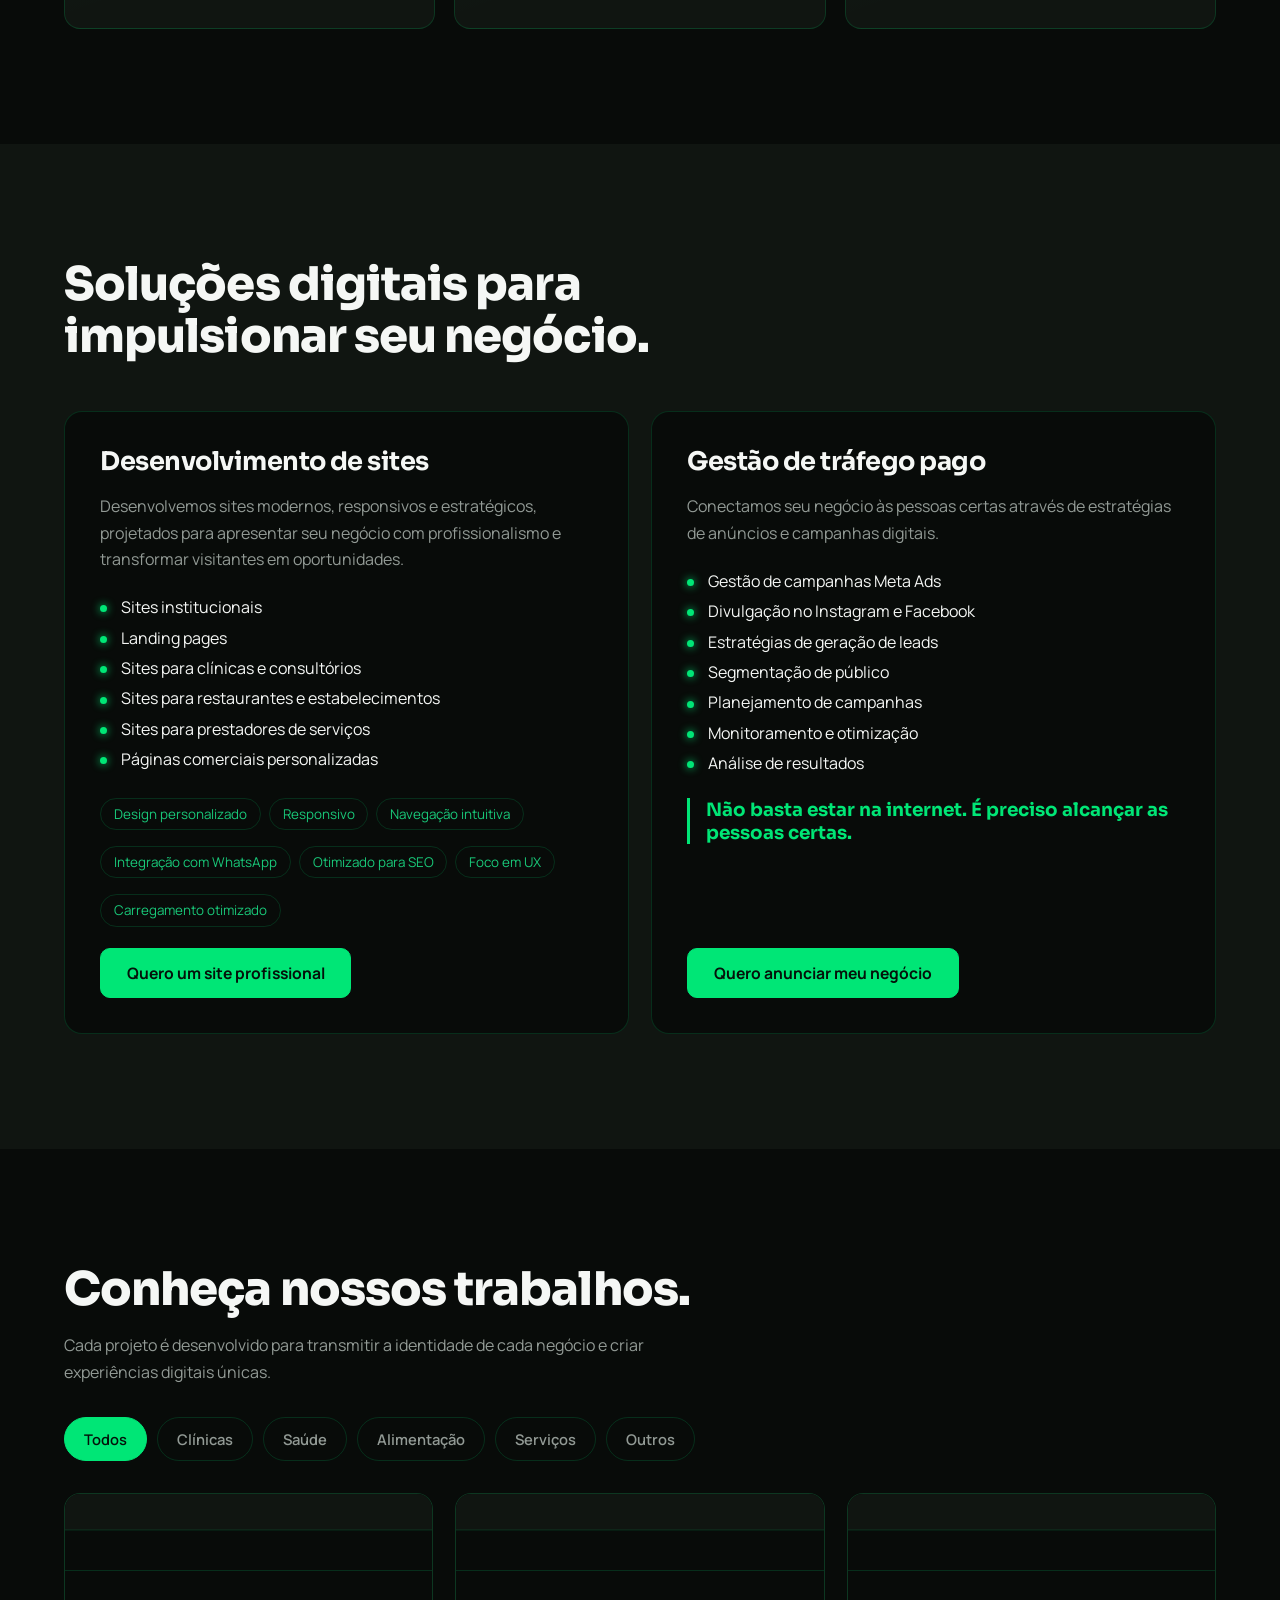
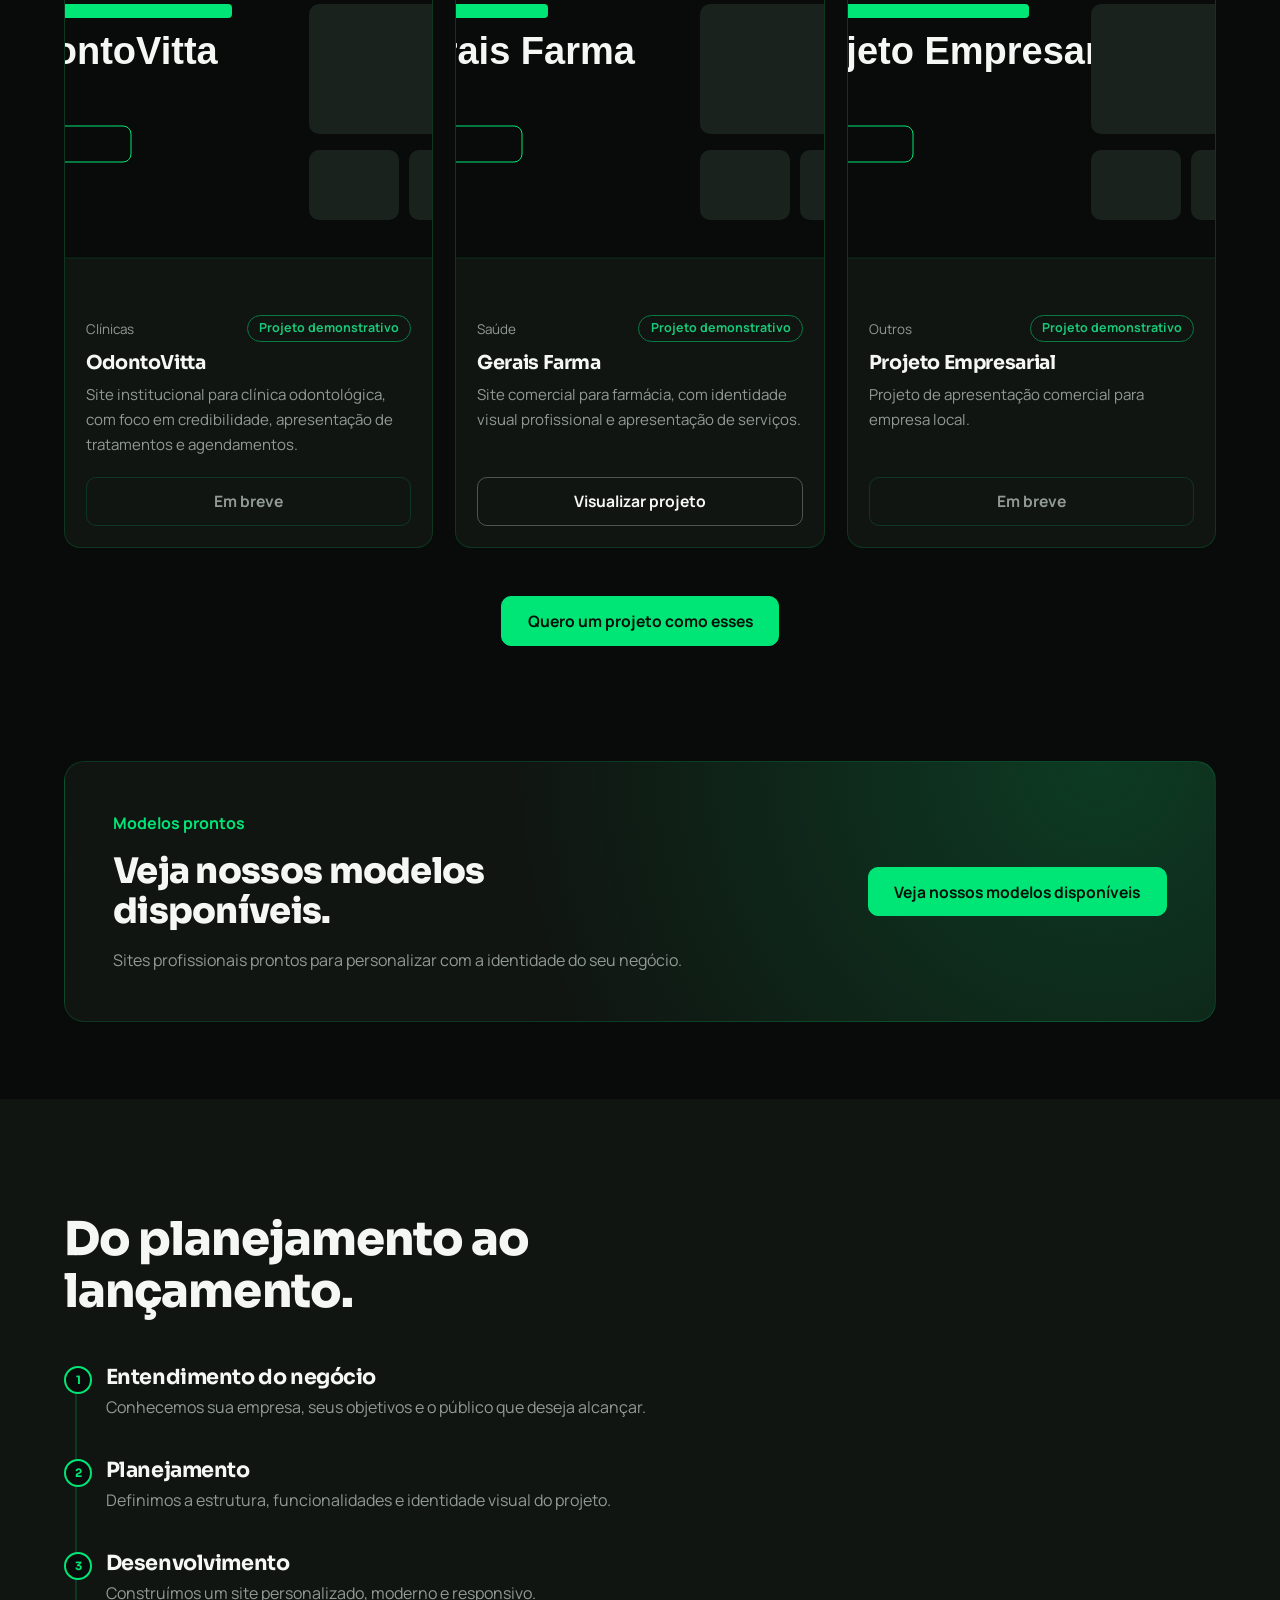
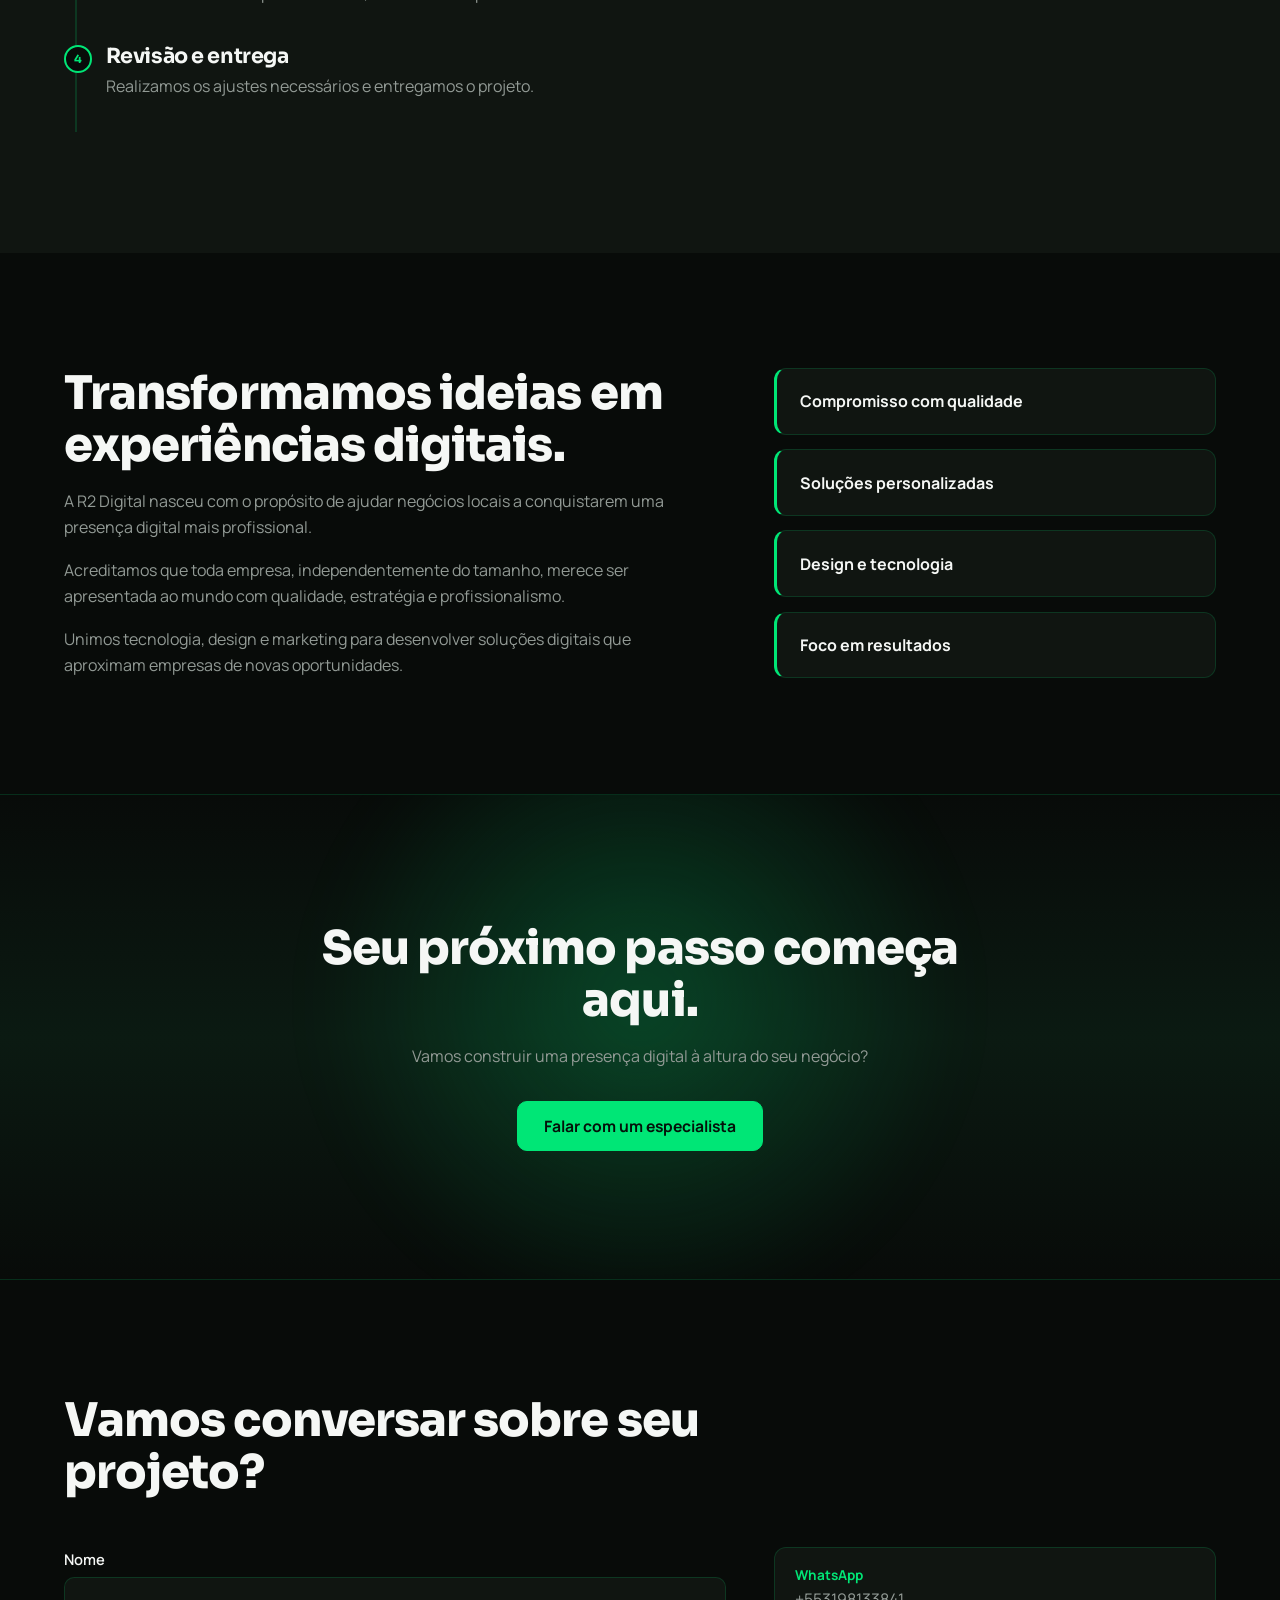
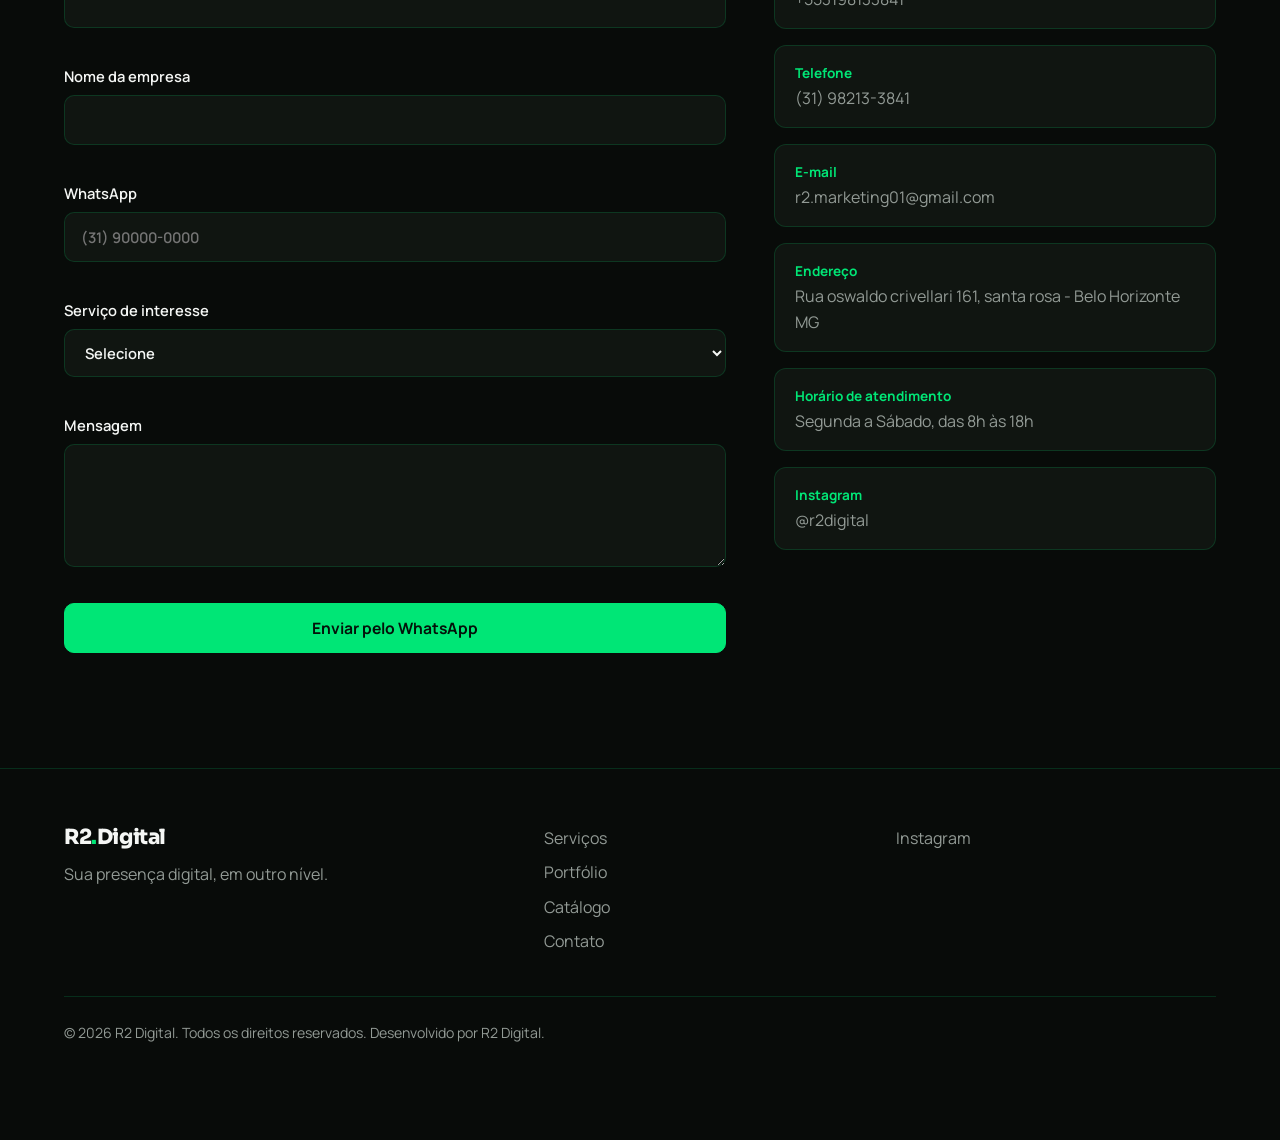
==== commit fa1f2740: "Criação de catalogo e primeiro site demo" ====
--- a/index.html
+++ b/index.html
@@ -21,7 +21,7 @@
   <a href="#inicio" class="logo" aria-label="R2 Digital">R2<span>.</span>Digital</a>
   <button class="burger" id="burger" aria-label="Abrir menu" aria-expanded="false"><i></i><i></i></button>
   <nav class="nav" id="nav" aria-label="Principal">
-    <a href="#inicio">Início</a><a href="#servicos">Serviços</a><a href="#portfolio">Portfólio</a><a href="#sobre">Sobre nós</a><a href="#contato">Contato</a>
+    <a href="#inicio">Início</a><a href="#servicos">Serviços</a><a href="#portfolio">Portfólio</a><a href="catalogo/">Catálogo</a><a href="#sobre">Sobre nós</a><a href="#contato">Contato</a>
     <button class="btn btn-sm" data-wa="header">Solicitar orçamento</button>
   </nav>
 </header>
@@ -83,6 +83,13 @@
   <div class="center"><button class="btn" data-wa="portfolio">Quero um projeto como esses</button></div>
 </section>
 
+<section class="cat-cta" id="catalogo-cta">
+  <div class="cat-box rv">
+    <div><p class="kicker">Modelos prontos</p><h2>Veja nossos modelos disponíveis.</h2><p class="sub">Sites profissionais prontos para personalizar com a identidade do seu negócio.</p></div>
+    <a class="btn" href="catalogo/">Veja nossos modelos disponíveis</a>
+  </div>
+</section>
+
 <section class="sec alt" id="processo">
   <h2 class="rv">Do planejamento ao lançamento.</h2>
   <ol class="timeline" id="timeline">
@@ -128,7 +135,7 @@
 
 <footer class="footer">
   <div><a href="#inicio" class="logo">R2<span>.</span>Digital</a><p>Sua presença digital, em outro nível.</p></div>
-  <nav aria-label="Rodapé"><a href="#servicos">Serviços</a><a href="#portfolio">Portfólio</a><a href="#contato">Contato</a></nav>
+  <nav aria-label="Rodapé"><a href="#servicos">Serviços</a><a href="#portfolio">Portfólio</a><a href="catalogo/">Catálogo</a><a href="#contato">Contato</a></nav>
   <div class="soc" id="social"></div>
   <p class="copy">© <span id="year"></span> R2 Digital. Todos os direitos reservados. Desenvolvido por R2 Digital.</p>
 </footer>
--- a/css/style.css
+++ b/css/style.css
@@ -113,3 +113,8 @@
 .nav.open{transform:none}.nav a{font-size:1.15rem;color:var(--w)}}
 @media(max-width:600px){.cards{grid-template-columns:1fr}.actions .btn{width:100%}.projects{grid-template-columns:1fr}.hero-art{height:300px}.svc{padding:1.5rem}}
 @media(prefers-reduced-motion:reduce){*,*::before,*::after{animation:none!important;transition:none!important}html{scroll-behavior:auto}.rv{opacity:1;transform:none}}
+
+.cat-cta{padding:0 5vw clamp(3rem,6vw,5rem)}
+.cat-box{display:flex;align-items:center;justify-content:space-between;gap:2rem;flex-wrap:wrap;padding:clamp(1.8rem,4vw,3rem);border:1px solid var(--line);border-radius:20px;background:radial-gradient(circle at 90% 0,rgba(0,230,118,.18),transparent 55%),var(--bg2)}
+.cat-box h2{font-size:clamp(1.5rem,3vw,2.2rem);max-width:22ch}
+@media(max-width:600px){.cat-box .btn{width:100%}}
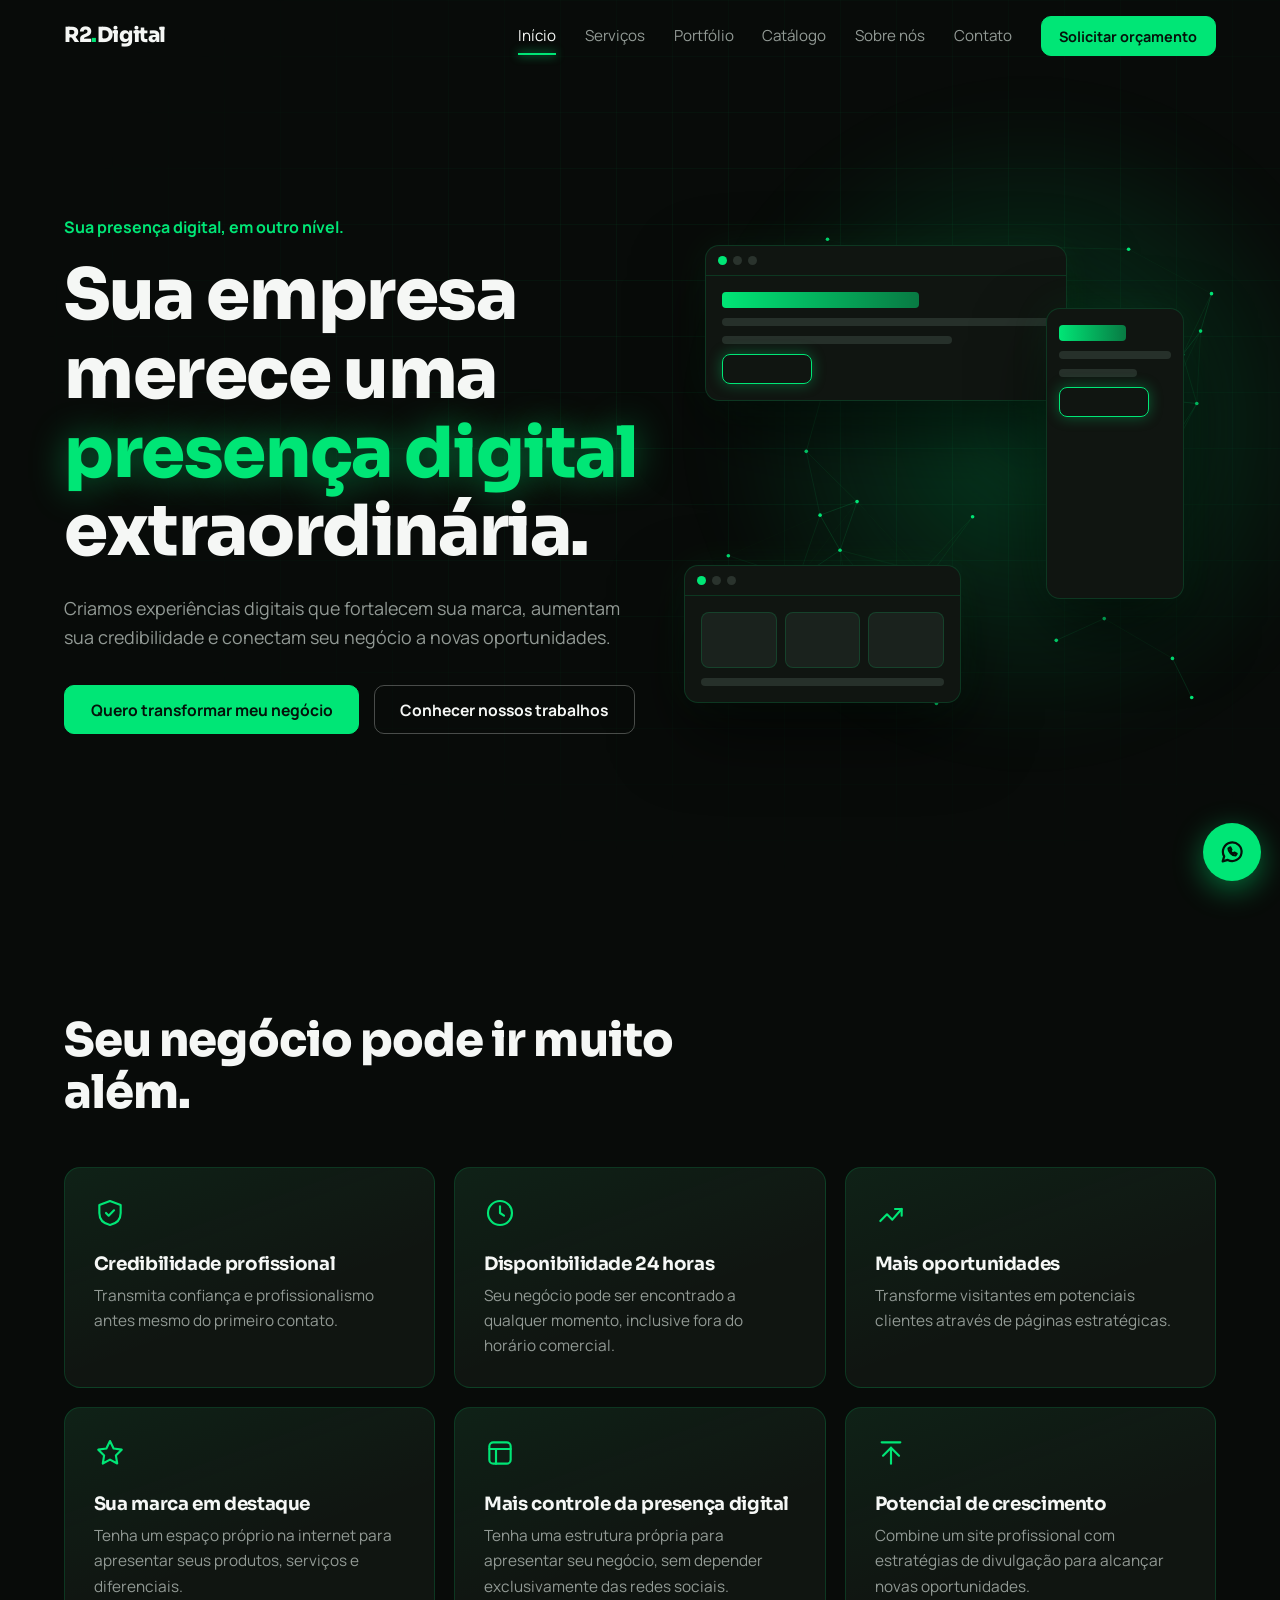
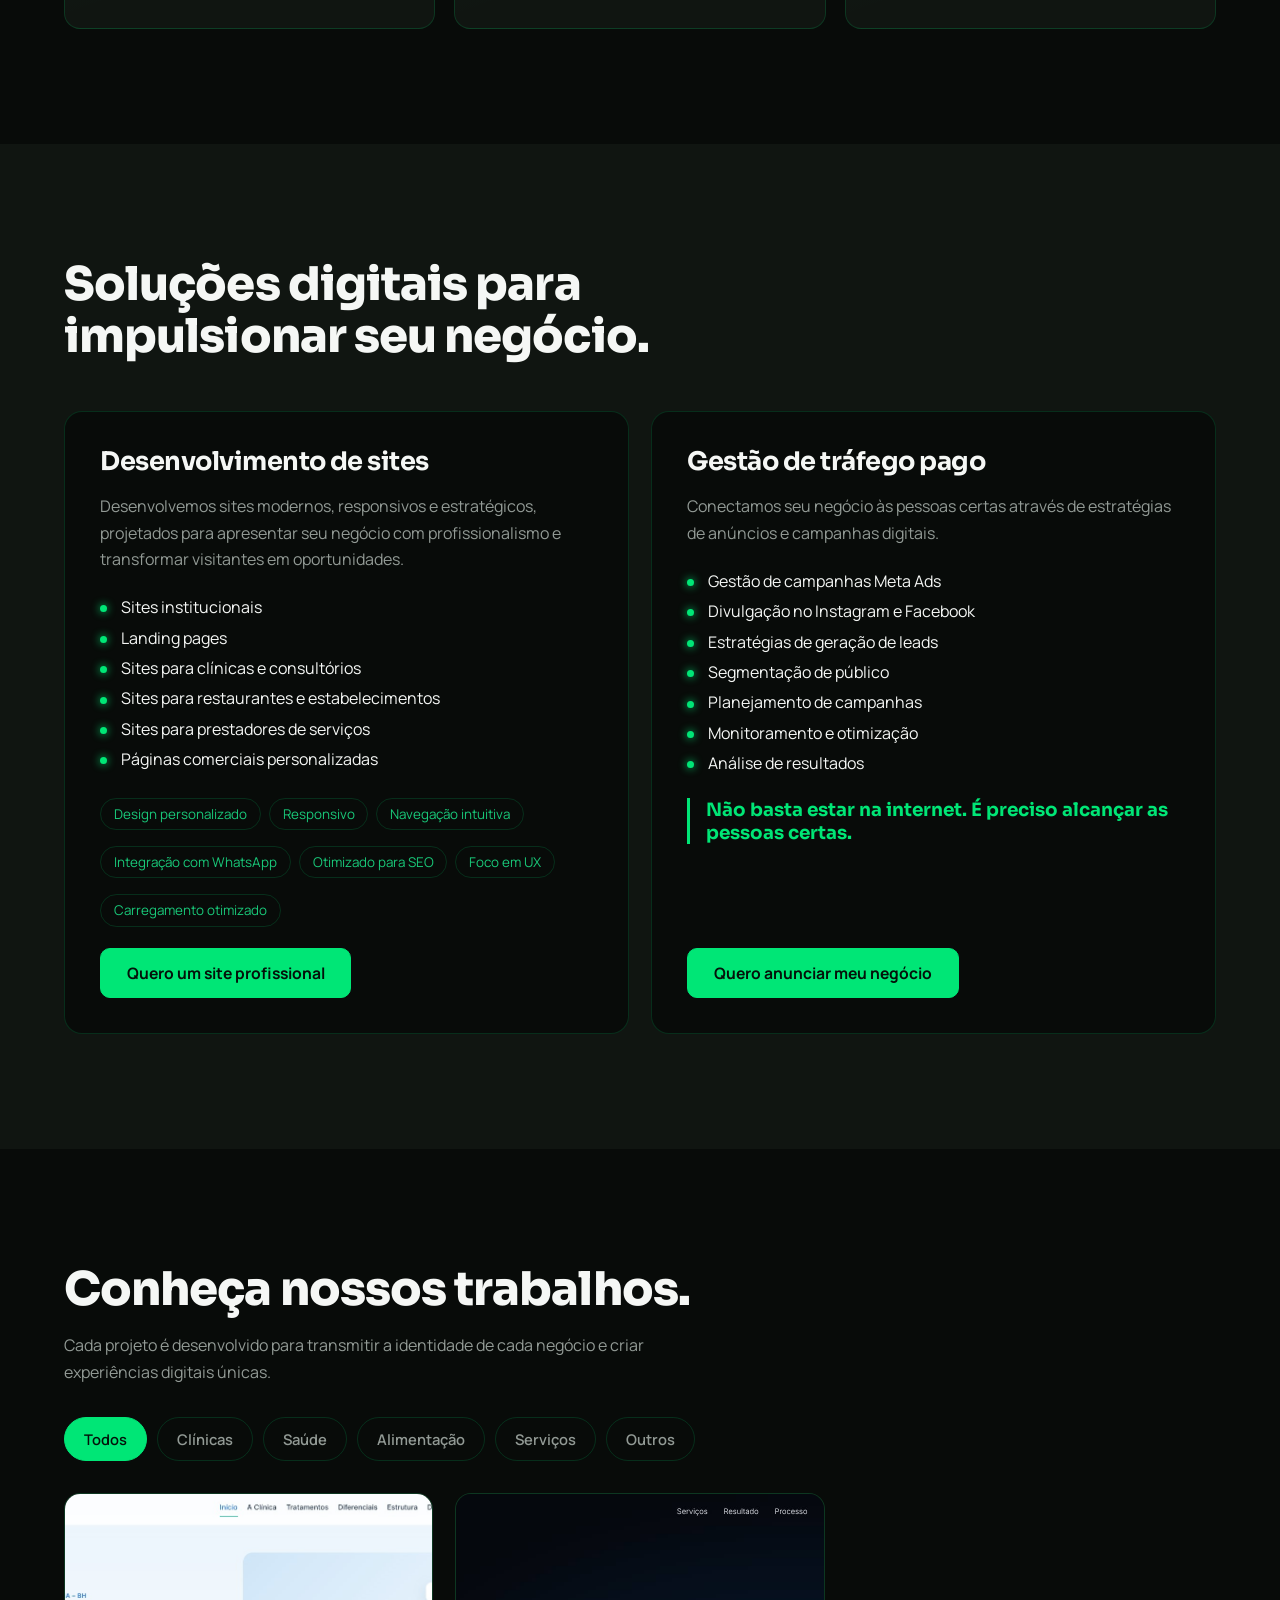
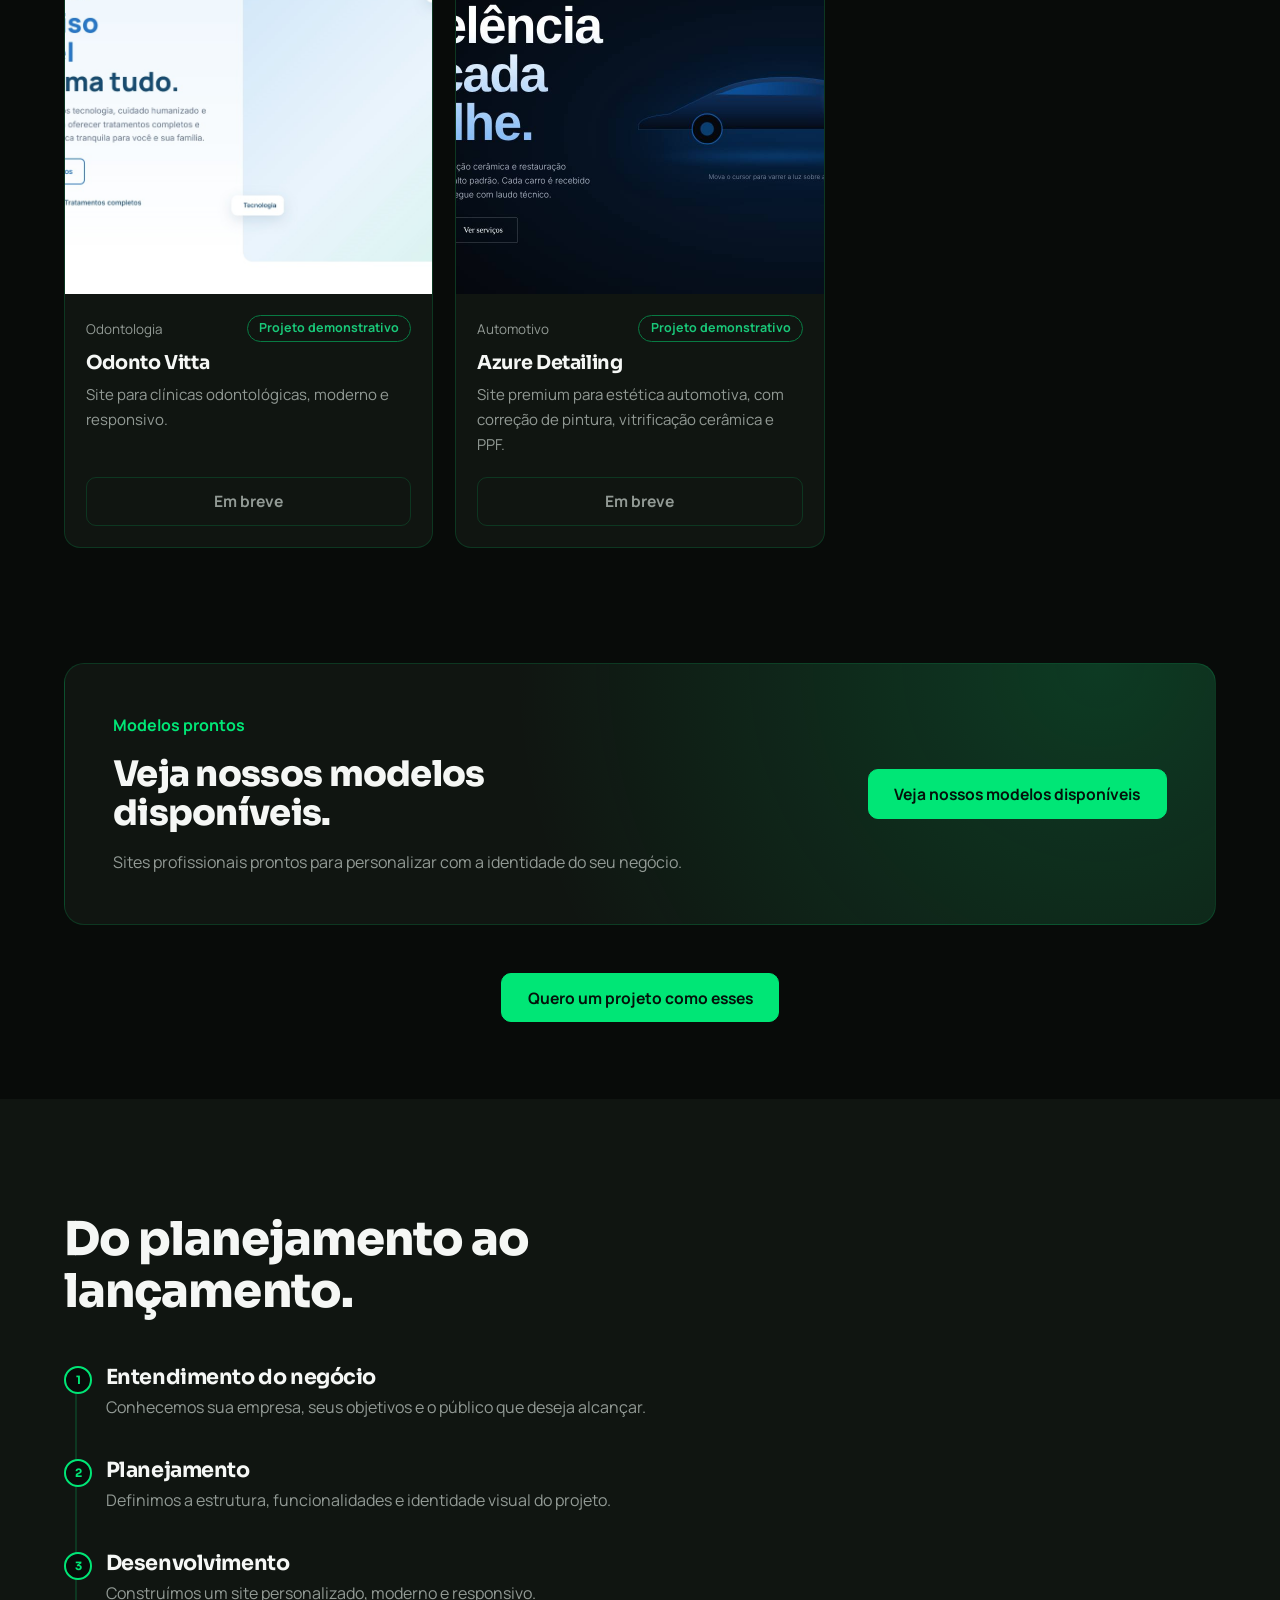
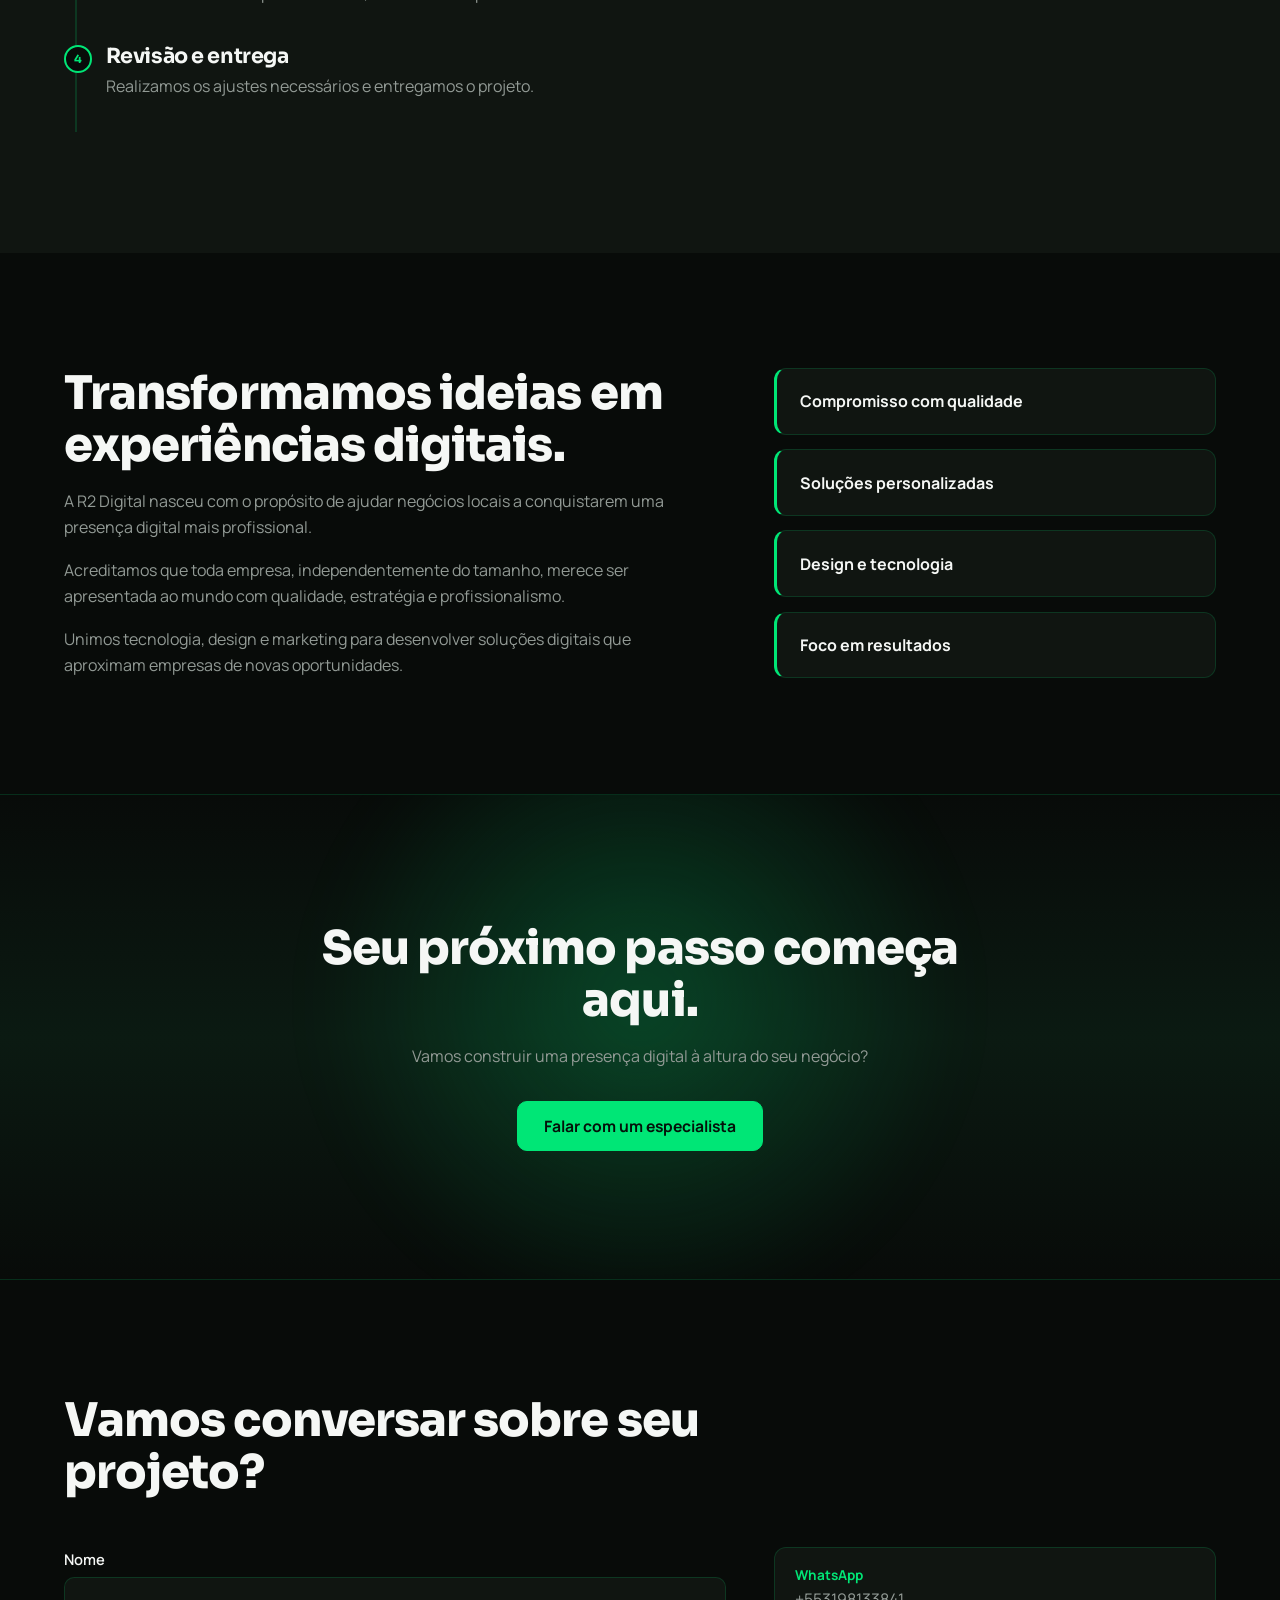
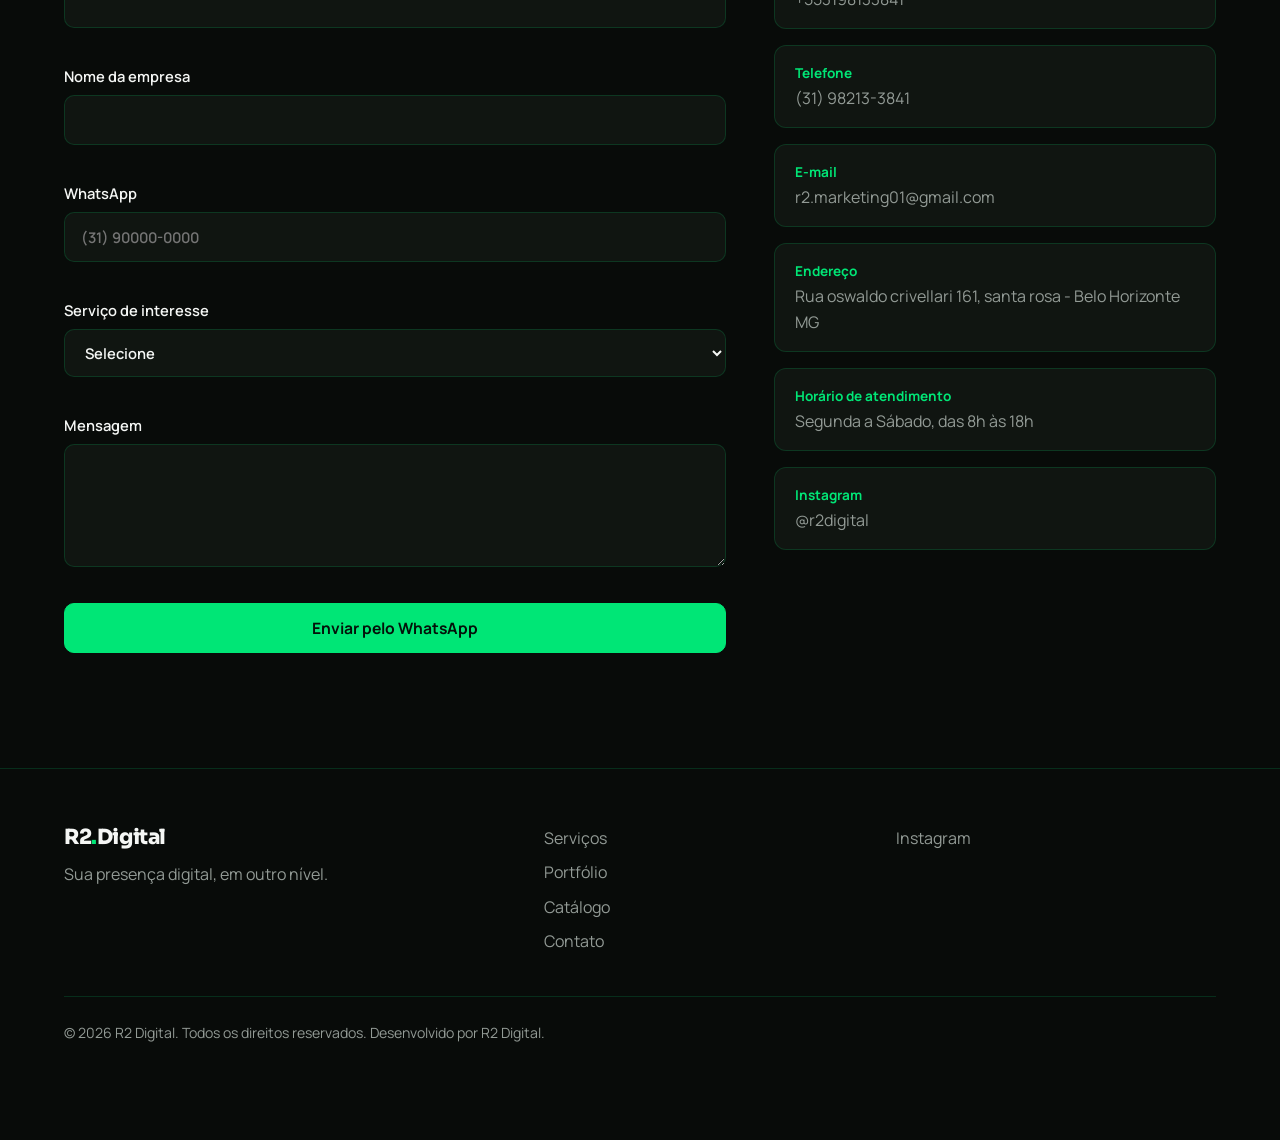
==== commit e62b8bb2: "adicionar sites modelos e algumas alteraçoes" ====
--- a/index.html
+++ b/index.html
@@ -80,7 +80,6 @@
   <div class="filters" id="filters" role="group" aria-label="Filtrar projetos"></div>
   <div class="projects" id="projects" aria-live="polite"></div>
   <div class="empty" id="empty" hidden><p>Estamos preparando novos projetos. Em breve, você poderá conhecer mais trabalhos da R2 Digital.</p></div>
-  <div class="center"><button class="btn" data-wa="portfolio">Quero um projeto como esses</button></div>
 </section>
 
 <section class="cat-cta" id="catalogo-cta">
@@ -88,6 +87,7 @@
     <div><p class="kicker">Modelos prontos</p><h2>Veja nossos modelos disponíveis.</h2><p class="sub">Sites profissionais prontos para personalizar com a identidade do seu negócio.</p></div>
     <a class="btn" href="catalogo/">Veja nossos modelos disponíveis</a>
   </div>
+    <div class="center"><button class="btn" data-wa="portfolio">Quero um projeto como esses</button></div>
 </section>
 
 <section class="sec alt" id="processo">
@@ -142,6 +142,7 @@
 <button class="wa-float" data-wa="float" aria-label="Falar no WhatsApp"><svg viewBox="0 0 24 24"><path d="M4 20l1.3-4.2A8 8 0 1 1 8.4 18.8z"/><path d="M9 9c0 3 3 6 6 6l1-1.5-2-1-1 .8c-1-.4-2-1.4-2.3-2.3l.8-1-1-2z"/></svg></button>
 <div class="toast" id="toast" role="status"></div>
 <script src="js/config.js"></script>
+<script src="catalogo/js/models.js"></script>
 <script src="js/projects.js"></script>
 <script src="js/script.js"></script>
 </body>
